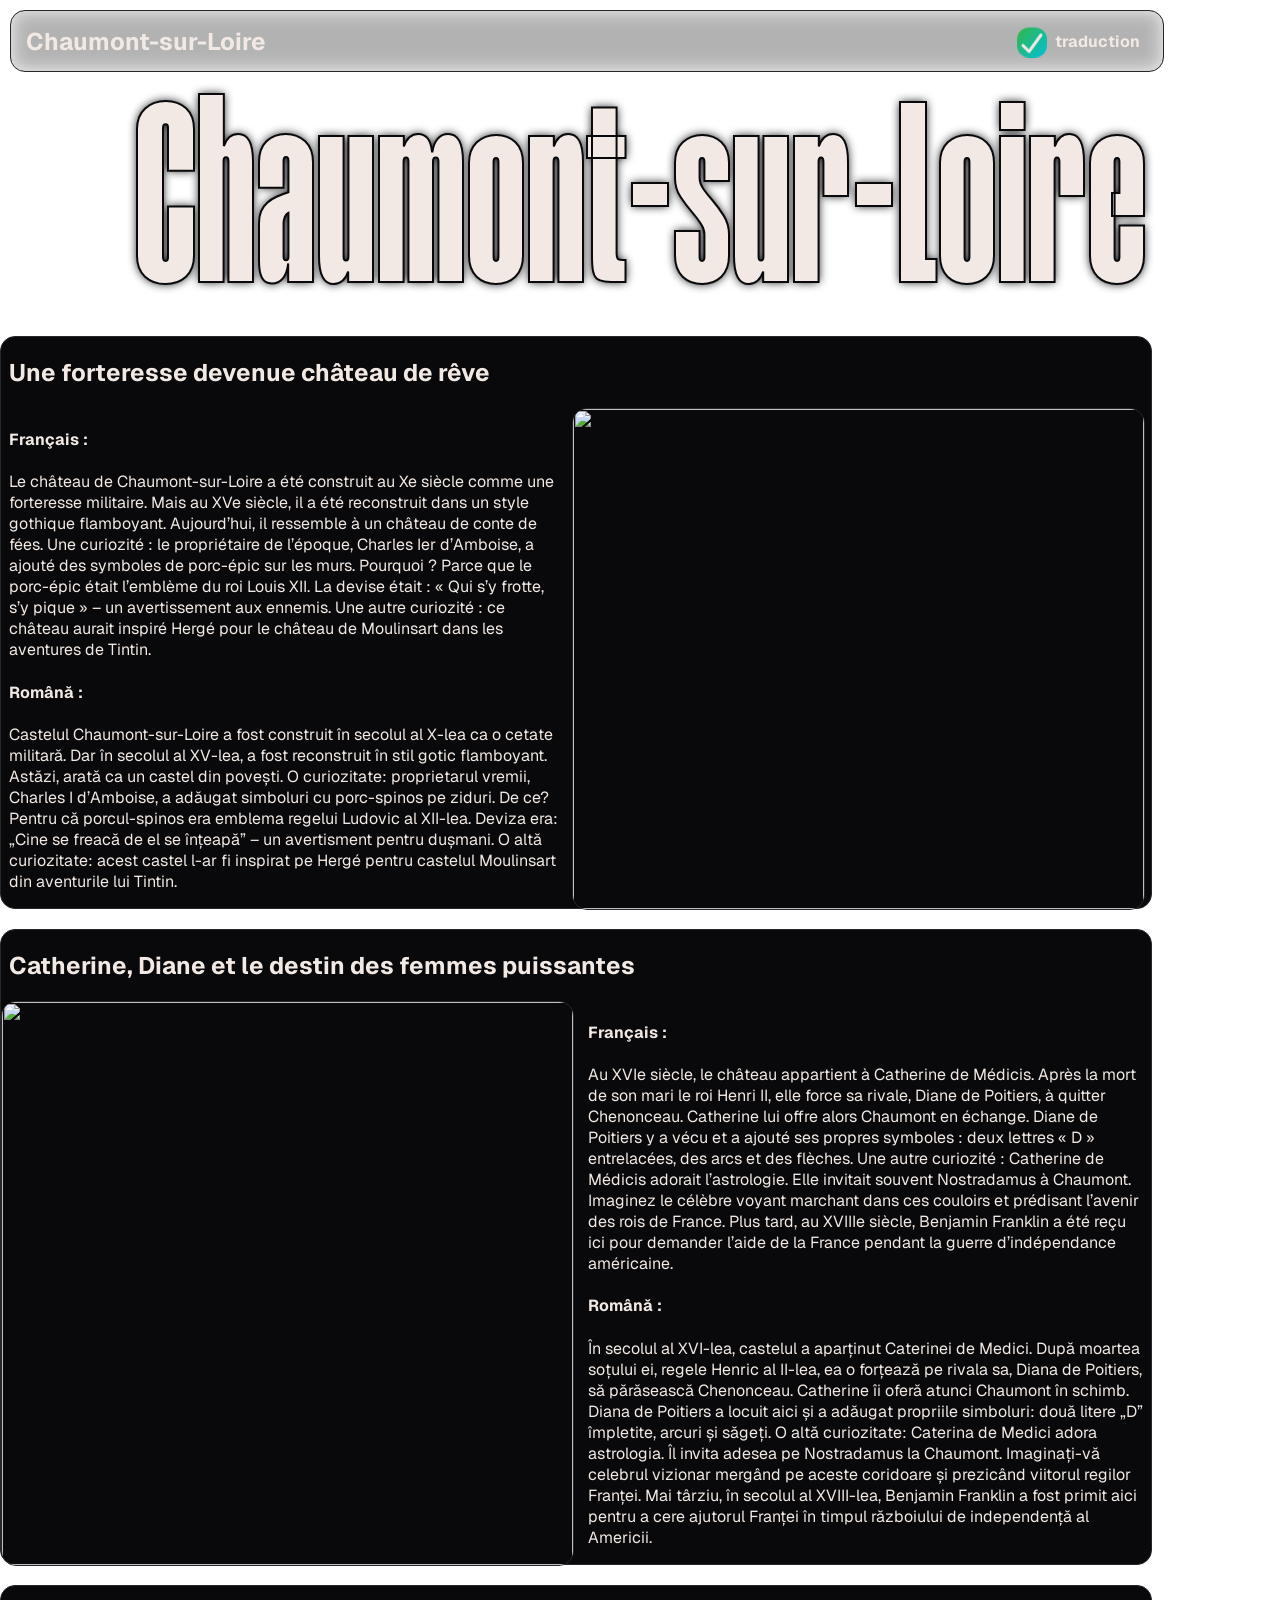
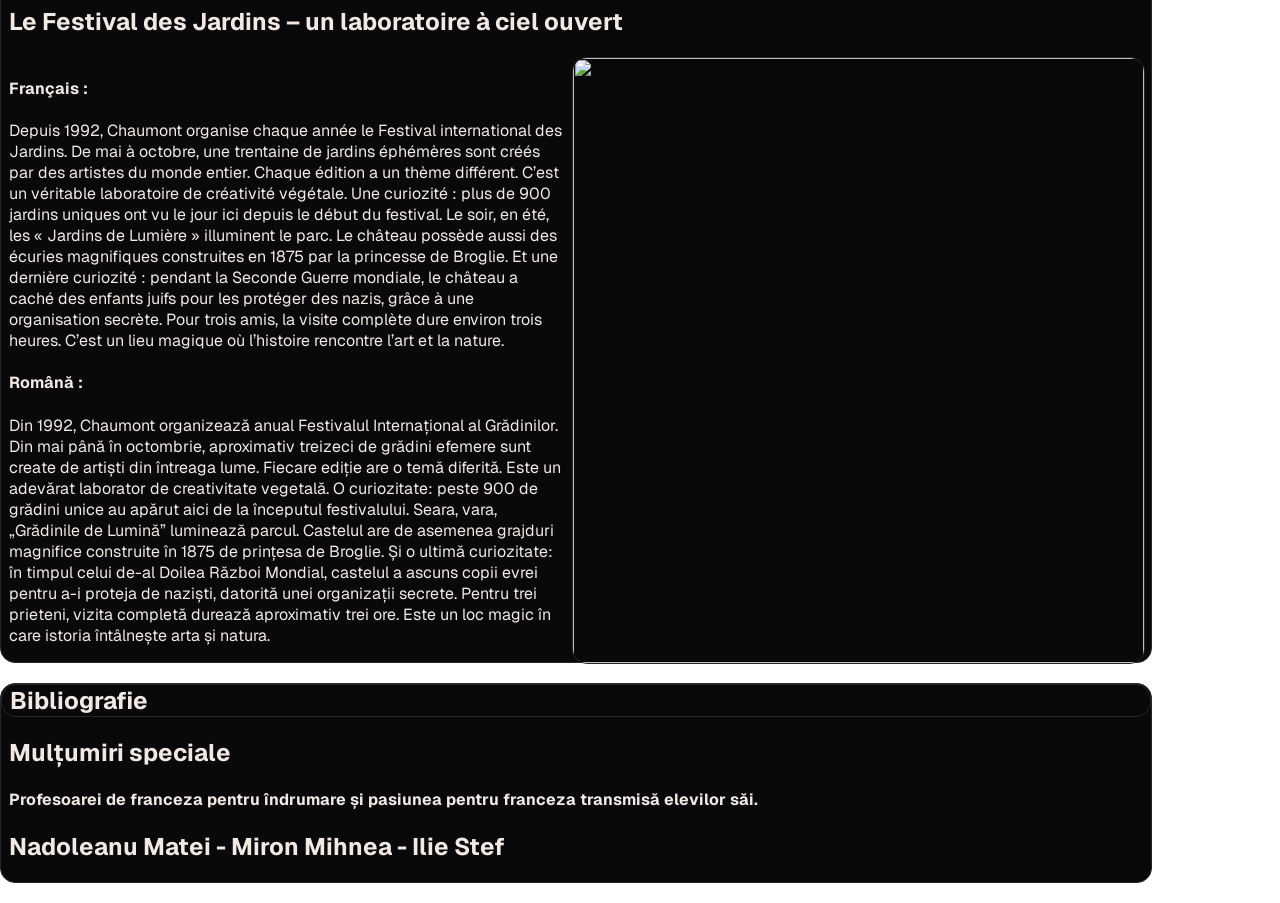
==== index.html @ 3edb83ae "Add files via upload" ====
<!DOCTYPE html>
<html lang="fr">
<head>
    <meta charset="UTF-8">
  <meta name="viewport" content="width=device-width, initial-scale=1.0">
  <link rel="stylesheet" href="styleshhet.css">

  <link rel="preconnect" href="https://fonts.googleapis.com">
  <link rel="preconnect" href="https://fonts.gstatic.com" crossorigin>
  <link href="https://fonts.googleapis.com/css2?family=Geist:wght@100..900&family=Montserrat:ital,wght@0,100..900;1,100..900&family=Rubik:ital,wght@0,300..900;1,300..900&display=swap" rel="stylesheet">

  <script src="https://ajax.googleapis.com/ajax/libs/jquery/2.1.1/jquery.min.js"></script>

  <title>Chaumont-sur-Loire</title>
</head>
<body>
<nav>
  <h2>Chaumont-sur-Loire</h2>
  <div class="translation" style="position: absolute;
    right: 15px;">
    <div class="checkbox-container">
      <div class="checkbox-wrapper">
        <input class="checkbox" id="checkbox" type="checkbox" />
        <label class="checkbox-label" for="checkbox">
          <div class="checkbox-flip">
            <div class="checkbox-front">
              <svg xmlns="http://www.w3.org/2000/svg" viewBox="0 0 640 640"><!--!Font Awesome Free v7.2.0 by @fontawesome - https://fontawesome.com License - https://fontawesome.com/license/free Copyright 2026 Fonticons, Inc.--><path fill="rgb(242, 233, 228)" d="M504.6 148.5C515.9 134.9 514.1 114.7 500.5 103.4C486.9 92.1 466.7 93.9 455.4 107.5L320 270L184.6 107.5C173.3 93.9 153.1 92.1 139.5 103.4C125.9 114.7 124.1 134.9 135.4 148.5L278.3 320L135.4 491.5C124.1 505.1 125.9 525.3 139.5 536.6C153.1 547.9 173.3 546.1 184.6 532.5L320 370L455.4 532.5C466.7 546.1 486.9 547.9 500.5 536.6C514.1 525.3 515.9 505.1 504.6 491.5L361.7 320L504.6 148.5z"/></svg>
            </div>
            <div class="checkbox-back">
              <svg xmlns="http://www.w3.org/2000/svg" viewBox="0 0 640 640"><!--!Font Awesome Free v7.2.0 by @fontawesome - https://fontawesome.com License - https://fontawesome.com/license/free Copyright 2026 Fonticons, Inc.--><path fill="rgb(242, 233, 228)" d="M530.8 134.1C545.1 144.5 548.3 164.5 537.9 178.8L281.9 530.8C276.4 538.4 267.9 543.1 258.5 543.9C249.1 544.7 240 541.2 233.4 534.6L105.4 406.6C92.9 394.1 92.9 373.8 105.4 361.3C117.9 348.8 138.2 348.8 150.7 361.3L252.2 462.8L486.2 141.1C496.6 126.8 516.6 123.6 530.9 134z"/></svg>
            </div>
          </div>
        </label>
      </div>
    </div>
    <h4>traduction</h4>
  </div>


</nav>
<h1 id="titlu">Chaumont-sur-Loire</h1>
<main>
  <div class="box" id="hortensii">
    <h2>Une forteresse devenue château de rêve</h2>
    <div class="box-hs">
      <div class="txt">
        <h4>Français :</h4>
        <p>Le château de Chaumont-sur-Loire a été construit au Xe siècle comme une forteresse militaire. Mais au XVe siècle, il a été reconstruit dans un style gothique flamboyant. Aujourd’hui, il ressemble à un château de conte de fées. Une curiozité : le propriétaire de l’époque, Charles Ier d’Amboise, a ajouté des symboles de porc-épic sur les murs. Pourquoi ? Parce que le porc-épic était l’emblème du roi Louis XII. La devise était : « Qui s’y frotte, s’y pique » – un avertissement aux ennemis. Une autre curiozité : ce château aurait inspiré Hergé pour le château de Moulinsart dans les aventures de Tintin.</p>
        <h4 class="rom">Română :</h4>
        <p class="rom">Castelul Chaumont-sur-Loire a fost construit în secolul al X-lea ca o cetate militară. Dar în secolul al XV-lea, a fost reconstruit în stil gotic flamboyant. Astăzi, arată ca un castel din povești. O curiozitate: proprietarul vremii, Charles I d’Amboise, a adăugat simboluri cu porc-spinos pe ziduri. De ce? Pentru că porcul-spinos era emblema regelui Ludovic al XII-lea. Deviza era: „Cine se freacă de el se înțeapă” – un avertisment pentru dușmani. O altă curiozitate: acest castel l-ar fi inspirat pe Hergé pentru castelul Moulinsart din aventurile lui Tintin.</p>
        </div>
      <div class="img">
        <img src="https://www.my-loire-valley.com/wp-content/uploads/2018/06/chaumont-sur-loire-AdobeStock_153408296-1550x746.webp">
      </div>

    </div>

  </div>

  <div class="box" id="artificiile">
    <h2>Catherine, Diane et le destin des femmes puissantes</h2>
    <div class="box-hs">
      <div class="img">
        <img src="https://d397xw3titc834.cloudfront.net/images/original/b/f2/bf2ffde378cb69752dbd217b73231350.jpg">
      </div>
      <div class="txt">
        <h4>Français :</h4>
        <p>Au XVIe siècle, le château appartient à Catherine de Médicis. Après la mort de son mari le roi Henri II, elle force sa rivale, Diane de Poitiers, à quitter Chenonceau. Catherine lui offre alors Chaumont en échange. Diane de Poitiers y a vécu et a ajouté ses propres symboles : deux lettres « D » entrelacées, des arcs et des flèches. Une autre curiozité : Catherine de Médicis adorait l’astrologie. Elle invitait souvent Nostradamus à Chaumont. Imaginez le célèbre voyant marchant dans ces couloirs et prédisant l’avenir des rois de France. Plus tard, au XVIIIe siècle, Benjamin Franklin a été reçu ici pour demander l’aide de la France pendant la guerre d’indépendance américaine.</p>
        <h4 class="rom">Română :</h4>
        <p class="rom">În secolul al XVI-lea, castelul a aparținut Caterinei de Medici. După moartea soțului ei, regele Henric al II-lea, ea o forțează pe rivala sa, Diana de Poitiers, să părăsească Chenonceau. Catherine îi oferă atunci Chaumont în schimb. Diana de Poitiers a locuit aici și a adăugat propriile simboluri: două litere „D” împletite, arcuri și săgeți. O altă curiozitate: Caterina de Medici adora astrologia. Îl invita adesea pe Nostradamus la Chaumont. Imaginați-vă celebrul vizionar mergând pe aceste coridoare și prezicând viitorul regilor Franței. Mai târziu, în secolul al XVIII-lea, Benjamin Franklin a fost primit aici pentru a cere ajutorul Franței în timpul războiului de independență al Americii.</p>
        </div>

    </div>
  </div>

  <div class="box" id="movul">
    <h2>Le Festival des Jardins – un laboratoire à ciel ouvert</h2>
    <div class="box-hs">
      <div class="txt">
        <h4>Français :</h4>
        <p>Depuis 1992, Chaumont organise chaque année le Festival international des Jardins. De mai à octobre, une trentaine de jardins éphémères sont créés par des artistes du monde entier. Chaque édition a un thème différent. C’est un véritable laboratoire de créativité végétale. Une curiozité : plus de 900 jardins uniques ont vu le jour ici depuis le début du festival. Le soir, en été, les « Jardins de Lumière » illuminent le parc. Le château possède aussi des écuries magnifiques construites en 1875 par la princesse de Broglie. Et une dernière curiozité : pendant la Seconde Guerre mondiale, le château a caché des enfants juifs pour les protéger des nazis, grâce à une organisation secrète. Pour trois amis, la visite complète dure environ trois heures. C’est un lieu magique où l’histoire rencontre l’art et la nature.</p>
        <h4 class="rom">Română :</h4>
        <p class="rom">Din 1992, Chaumont organizează anual Festivalul Internațional al Grădinilor. Din mai până în octombrie, aproximativ treizeci de grădini efemere sunt create de artiști din întreaga lume. Fiecare ediție are o temă diferită. Este un adevărat laborator de creativitate vegetală. O curiozitate: peste 900 de grădini unice au apărut aici de la începutul festivalului. Seara, vara, „Grădinile de Lumină” luminează parcul. Castelul are de asemenea grajduri magnifice construite în 1875 de prințesa de Broglie. Și o ultimă curiozitate: în timpul celui de-al Doilea Război Mondial, castelul a ascuns copii evrei pentru a-i proteja de naziști, datorită unei organizații secrete. Pentru trei prieteni, vizita completă durează aproximativ trei ore. Este un loc magic în care istoria întâlnește arta și natura.</p>
        </div>
      <div class="img">
        <img src="https://woody.cloudly.space/app/uploads/blois-tourisme/2024/06/thumbs/180927_RCP_Chateaux_BenjaminBrolet_1155-1920x960.webp">
      </div>
    </div>
    </div>

  <div class="box">
    <details>
      <summary>Bibliografie</summary>
      <p>Pentru Istoria Generală și Detalii Arhitecturale<br><br>
        Wikipedia (sursă de încredere pentru o imagine de ansamblu, date și nume cheie):<br>

        Château de Chaumont-sur-Loire — pagina principală în limba franceză oferă detalii ample despre arhitectură și istorie.<br>

        Château de Chaumont — pagina în limba engleză detaliază episodul cu Nostradamus și confirmă numele proprietarilor.<br>

        Site-ul Oficial al Domeniului Chaumont-sur-Loire (cea mai autoritară sursă pentru date practice și istoria locului):<br>

        Secțiunea Le Grand Salon — descrie simbolul porcului-spinos și oferă detalii despre mobilier și decorațiuni interioare.<br><br>

        Pentru Festivalul Internațional al Grădinilor și Arta Contemporană<br><br>
        Wikipedia Franceză: Festival international des jardins de Chaumont-sur-Loire — oferă istoria festivalului, date despre frecvență și numărul de vizitatori, precum și detalii despre grădinile de seară ("Jardins de Lumière").<br>

        Site-ul Oficial: Domaine de Chaumont-sur-Loire — în secțiunile despre evenimente culturale și program, vei găsi temele anuale ale festivalului și informații actualizate despre participare.<br><br>

        Pentru Figuri Istorice și Curiozități<br><br>
        Catherine de Medici, Diane de Poitiers și Nostradamus:<br>

        Site-ul Oficial (în limba română): De la Catherine de Medici la Diane de Poitiers — confirmă povestea schimbului de castele dintre cele două rivale.<br>

        Site-ul Oficial (în engleză): From Catherine de Medici to Diane de Poitiers — detaliază achiziția castelului de către Caterina în 1550 și evenimentele ulterioare.<br>

        Site-ul Oficial: Secțiunea Château | Domaine de Chaumont-sur-Loire — menționează în mod explicit faptul că a găzduit numeroase personalități celebre, printre care Nostradamus și Benjamin Franklin.<br><br>

        Benjamin Franklin:<br><br>

        Lonely Planet: Château de Chaumont-sur-Loire — menționează vizita lui Benjamin Franklin în secolul al XVIII-lea și sprijinul oferit de proprietarul vremii, Jacques-Donatien Le Ray, cauzei americane.<br><br>

        Pentru Perioada Celui de-al Doilea Război Mondial<br><br>
        Wikipedia Franceză: Château de Chaumont (La Serre-Bussière-Vieille) — explică legătura dintre castel și salvarea copiilor evrei sub egida organizației OSE (Œuvre de secours aux enfants).<br>

        Articol France Bleu: À Mainsat, le château de Chaumont - est à vente — detaliază episodul salvării a zeci de copii evrei în timpul războiului.<br><br>

        Pentru Legătura cu Tintin<br><br>
        Site-ul Oficial Tintin.com: La Vie de CHÂTEAU / The CHÂTEAU Life — confirmă că Hergé s-a inspirat în principal din Castelul Cheverny pentru celebrul Castel Moulinsart, nu din Chaumont. Menționează însă că mulți vizitatori fac această comparație vizuală și cu Chaumont.</p>

    </details>

    <h2>Mulțumiri speciale</h2>
      <h4>Profesoarei de franceza pentru îndrumare și pasiunea pentru franceza transmisă elevilor săi.</h4>

      <h2>Nadoleanu Matei - Miron Mihnea - Ilie Stef</h2>

  </div>

</main>

<script src="script.js"></script>
</body>
</html>
---- styleshhet.css ----
@font-face {
    font-family: humane; /* set name */
    src: url(Humane-VF.ttf); /* url of the font */
}

body {
    background-image: url("https://www.loiretal-frankreich.de/app/uploads/iris-images/670481/chaumont-soir-22-credit-french-wanderers-1920x1080-f50_50.webp");
    background-size: cover;
    background-repeat: no-repeat ;
    background-attachment: fixed;

    font-family: Geist;
    margin: 0;
    justify-items: center;
    color: #f2e9e4;
}
/* From Uiverse.io by risabbir */
.checkbox-container {
    display: flex;
    justify-content: center;
    align-items: center;
    height: 100%;
    margin: 0;
    transform: translateY(10%);
}

.checkbox {
    display: none;
}

.checkbox-label {
    position: relative;
    display: inline-flex;
    align-items: center;
    cursor: pointer;
}

.checkbox-flip {
    width: 30px;
    height: 30px;
    perspective: 1000px;
    display: flex;
    justify-content: center;
    align-items: center;
    position: relative;
    transition: transform 0.4s ease;
}

.checkbox-front,
.checkbox-back {
    width: 100%;
    height: 100%;
    position: absolute;
    display: flex;
    justify-content: center;
    align-items: center;
    border-radius: 12px;
    backface-visibility: hidden;
    transition: transform 0.3s ease;
}

.checkbox-front {
    background: linear-gradient(135deg, #ff6347, #f76c6c);
    transform: rotateY(0deg);
}

.checkbox-back {
    background: linear-gradient(135deg, #36b54a, #00c1d4);
    transform: rotateY(180deg);
}

.checkbox-wrapper:hover .checkbox-flip {
    transform: scale(0.9);
    transition: transform 0.4s ease-out;
}

.checkbox:checked + .checkbox-label .checkbox-front {
    transform: rotateY(180deg);
}

.checkbox:checked + .checkbox-label .checkbox-back {
    transform: rotateY(0deg);
}

.checkbox:focus + .checkbox-label .checkbox-flip {
    box-shadow:
            0 0 15px rgba(54, 181, 73, 0.7),
            0 0 20px rgba(0, 193, 212, 0.4);
    transition: box-shadow 0.3s ease;
}

.icon-path {
    stroke: #f2e9e4;
    stroke-width: 2;
    fill: transparent;
}
.translation {
    display: flex;
    flex-direction: row;
    align-items: center;
}
img {
    border: 1px solid #26262b;
    border-radius: 15px;
    object-fit: cover;
    display: block;
    width: 100%;
    height: 100%;
    min-height: 0;
    min-width: 0;
    position: absolute;
    top: 0;
    left: 0;
}
nav {
    display: flex;
    justify-content: space-evenly;
    align-items: center;
    width: 90%;
    margin: 10px;
    border-radius: 15px;
    border: 1px solid #26262b;
    backdrop-filter: blur(10px) brightness(70%) ;
    position: sticky;
    top: 10px;
    z-index: 1;
    height: 60px;
}
input {
    height: 90%;
    aspect-ratio: 1/1;
    background: none;
    border: none;
    position: absolute;
    right: 15px;
}
.links {
    width: 40%;
    position: absolute;
    right: 15px;
    display: flex;
    justify-content: space-evenly;
}
nav a {
    transition: all 0.2s ease-in-out;
    text-decoration: none;
    color: #f2e9e4;
}
nav a:hover {
    color: white;
    font-weight: bold;
}
nav h2 {
    overflow: hidden;
    text-overflow: ellipsis;
    text-wrap: nowrap;
    position: absolute;
    left: 15px;
    width: 50%;
}
main {
    width: 90%;
}
.box {
    border: 1px solid #26262b;
    border-radius: 15px;
    background-color: #09090b;
    margin-bottom: 20px;
}
.box h2, p, h4{
    margin-left: 8px;
    margin-right: 8px;
}
details {
    border: 1px solid #26262b;
    border-radius: 15px;
    background-color: #09090b;
}
summary {
    font-size: 1.5em;
    font-weight: bold;
    list-style-type: none;
    margin-left: 8px;
}
table {
    margin-left: 8px;
    border: 1px solid #26262b;
    border-radius: 15px;
    padding: 8px;
    width: calc(100% - 16px);
}
.box-hs {
    display: flex;
    align-items: stretch;
}
.img {
    flex: 1;
    display: flex;
    margin-right: 8px;
    min-height: 0;
    position: relative;
}
.txt {
    flex: 1;
}
#titlu {
    /* Împiedică textul să treacă pe rândul următor */
    white-space: nowrap;

    /* Face fontul scalabil:
       - 1.5rem: dimensiunea minimă (pentru ecrane foarte mici)
       - 5vw: dimensiunea preferată (5% din lățimea ecranului)
       - 4rem: dimensiunea maximă (pentru ecrane mari) */
    font-size: 20vw;

    /* Opțional: Adaugă puncte de suspensie dacă textul tot depășește containerul */
    overflow: hidden;
    text-overflow: ellipsis;
    font-family: humane;
    -webkit-text-stroke: 2px #09090b;
    text-shadow: #09090b 0 0 10px;
    color: #f2e9e4;
    margin: 0;
    text-align: center;
    /*background: rgba(255, 255, 255, 0.2);
    backdrop-filter: blur(15px) ;
    background-clip: text;
    -webkit-text-fill-color: transparent;
    -webkit-background-clip: text;
    -webkit-mask-image: linear-gradient(black, black);
    -webkit-mask-clip: text;*/
}
@media (max-width: 800px) {
    .box-hs {
        flex-direction: column;
    }
    .txt {
        min-width: 0;
        position: relative;
    }
    img {
        position: relative;

    }
    .links {
        display: none;
    }
    .img {
        height: 150px;
        min-width: 0;
        margin-right: 0;
        aspect-ratio: 4/2;
    }

    nav {
        height: 71px;
    }
}
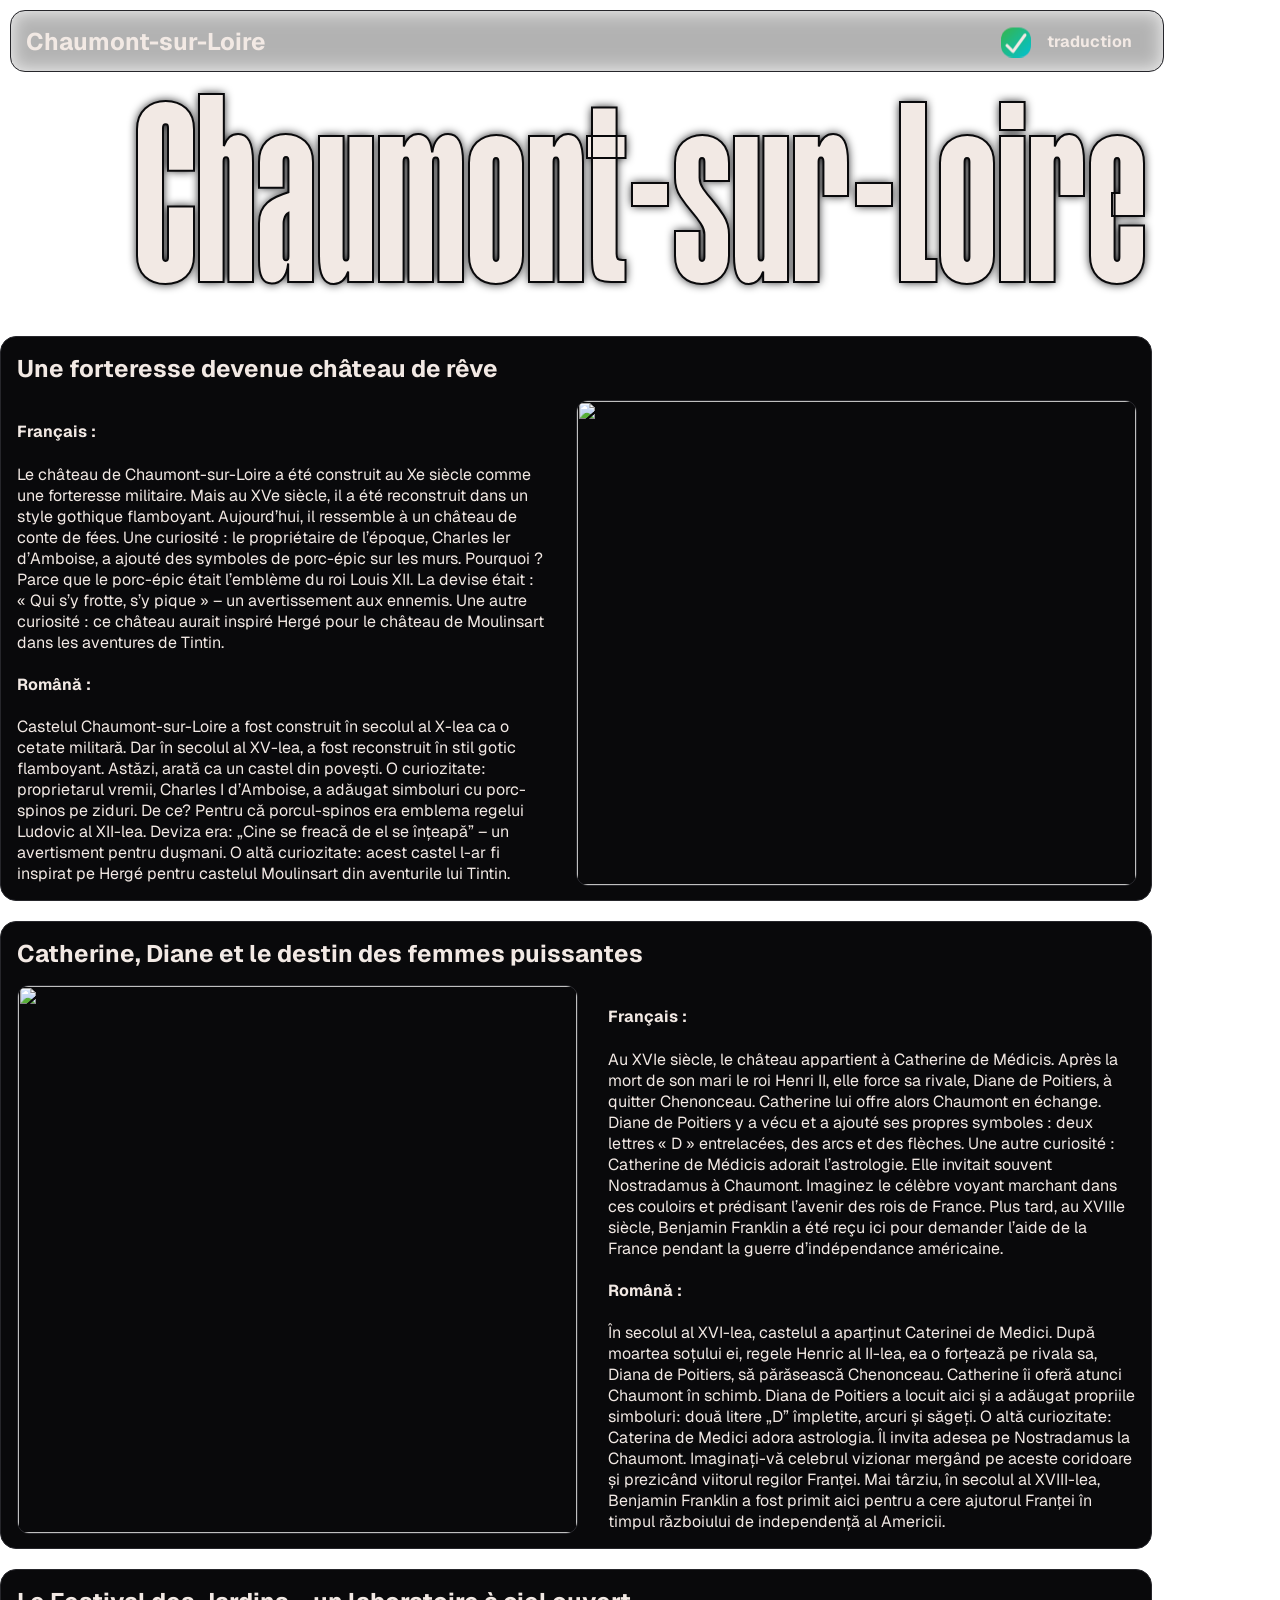
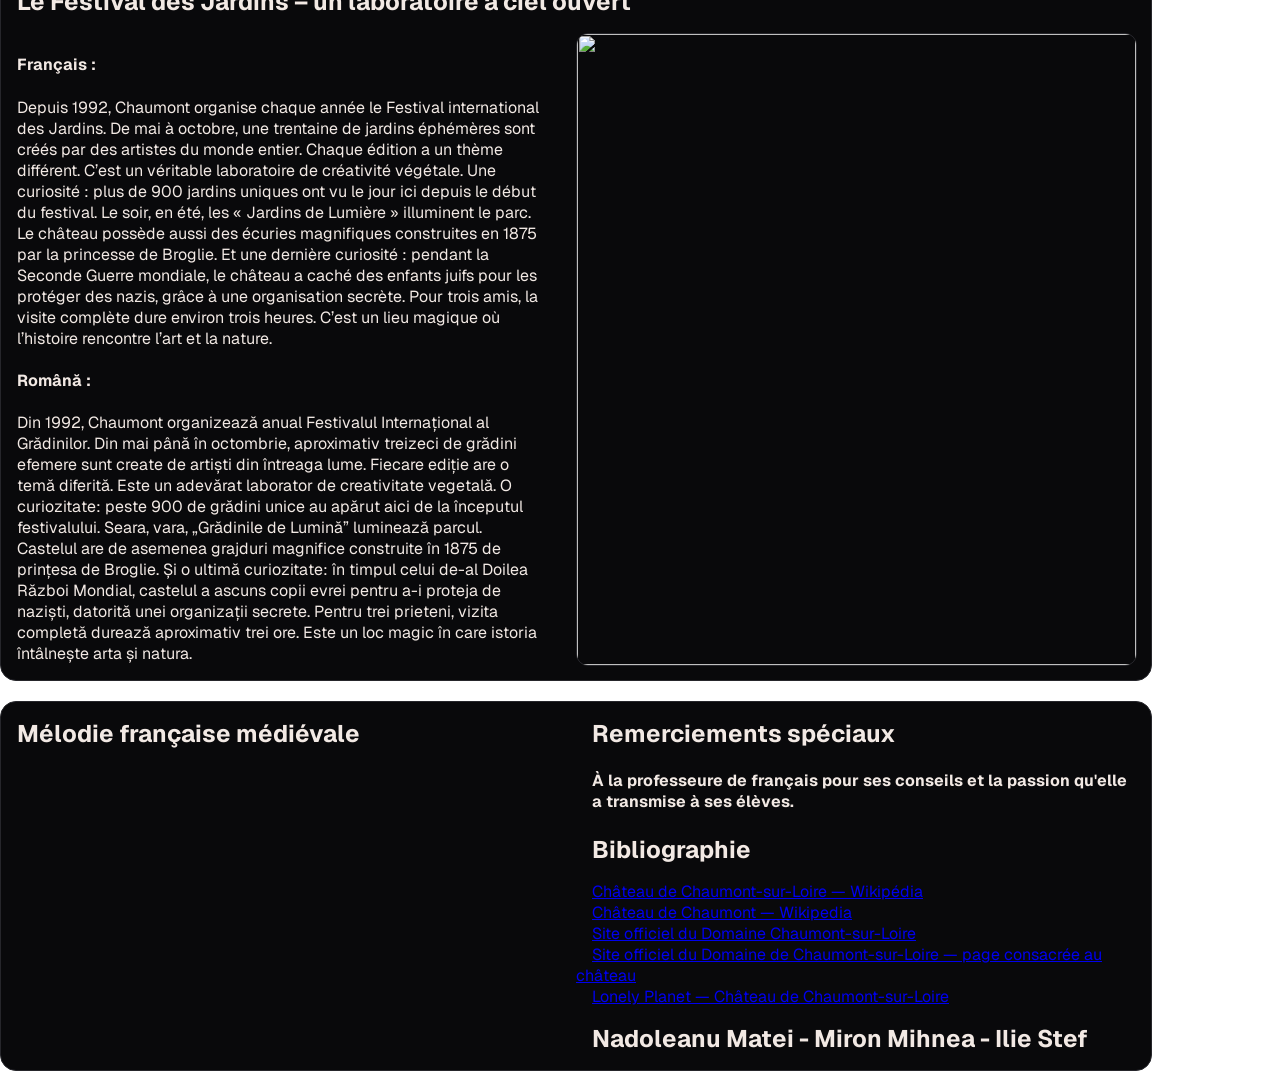
==== commit 1093571f: "Add files via upload" ====
--- a/index.html
+++ b/index.html
@@ -45,7 +45,7 @@
     <div class="box-hs">
       <div class="txt">
         <h4>Français :</h4>
-        <p>Le château de Chaumont-sur-Loire a été construit au Xe siècle comme une forteresse militaire. Mais au XVe siècle, il a été reconstruit dans un style gothique flamboyant. Aujourd’hui, il ressemble à un château de conte de fées. Une curiozité : le propriétaire de l’époque, Charles Ier d’Amboise, a ajouté des symboles de porc-épic sur les murs. Pourquoi ? Parce que le porc-épic était l’emblème du roi Louis XII. La devise était : « Qui s’y frotte, s’y pique » – un avertissement aux ennemis. Une autre curiozité : ce château aurait inspiré Hergé pour le château de Moulinsart dans les aventures de Tintin.</p>
+        <p>Le château de Chaumont-sur-Loire a été construit au Xe siècle comme une forteresse militaire. Mais au XVe siècle, il a été reconstruit dans un style gothique flamboyant. Aujourd’hui, il ressemble à un château de conte de fées. Une curiosité : le propriétaire de l’époque, Charles Ier d’Amboise, a ajouté des symboles de porc-épic sur les murs. Pourquoi ? Parce que le porc-épic était l’emblème du roi Louis XII. La devise était : « Qui s’y frotte, s’y pique » – un avertissement aux ennemis. Une autre curiosité : ce château aurait inspiré Hergé pour le château de Moulinsart dans les aventures de Tintin.</p>
         <h4 class="rom">Română :</h4>
         <p class="rom">Castelul Chaumont-sur-Loire a fost construit în secolul al X-lea ca o cetate militară. Dar în secolul al XV-lea, a fost reconstruit în stil gotic flamboyant. Astăzi, arată ca un castel din povești. O curiozitate: proprietarul vremii, Charles I d’Amboise, a adăugat simboluri cu porc-spinos pe ziduri. De ce? Pentru că porcul-spinos era emblema regelui Ludovic al XII-lea. Deviza era: „Cine se freacă de el se înțeapă” – un avertisment pentru dușmani. O altă curiozitate: acest castel l-ar fi inspirat pe Hergé pentru castelul Moulinsart din aventurile lui Tintin.</p>
         </div>
@@ -65,7 +65,7 @@
       </div>
       <div class="txt">
         <h4>Français :</h4>
-        <p>Au XVIe siècle, le château appartient à Catherine de Médicis. Après la mort de son mari le roi Henri II, elle force sa rivale, Diane de Poitiers, à quitter Chenonceau. Catherine lui offre alors Chaumont en échange. Diane de Poitiers y a vécu et a ajouté ses propres symboles : deux lettres « D » entrelacées, des arcs et des flèches. Une autre curiozité : Catherine de Médicis adorait l’astrologie. Elle invitait souvent Nostradamus à Chaumont. Imaginez le célèbre voyant marchant dans ces couloirs et prédisant l’avenir des rois de France. Plus tard, au XVIIIe siècle, Benjamin Franklin a été reçu ici pour demander l’aide de la France pendant la guerre d’indépendance américaine.</p>
+        <p>Au XVIe siècle, le château appartient à Catherine de Médicis. Après la mort de son mari le roi Henri II, elle force sa rivale, Diane de Poitiers, à quitter Chenonceau. Catherine lui offre alors Chaumont en échange. Diane de Poitiers y a vécu et a ajouté ses propres symboles : deux lettres « D » entrelacées, des arcs et des flèches. Une autre curiosité : Catherine de Médicis adorait l’astrologie. Elle invitait souvent Nostradamus à Chaumont. Imaginez le célèbre voyant marchant dans ces couloirs et prédisant l’avenir des rois de France. Plus tard, au XVIIIe siècle, Benjamin Franklin a été reçu ici pour demander l’aide de la France pendant la guerre d’indépendance américaine.</p>
         <h4 class="rom">Română :</h4>
         <p class="rom">În secolul al XVI-lea, castelul a aparținut Caterinei de Medici. După moartea soțului ei, regele Henric al II-lea, ea o forțează pe rivala sa, Diana de Poitiers, să părăsească Chenonceau. Catherine îi oferă atunci Chaumont în schimb. Diana de Poitiers a locuit aici și a adăugat propriile simboluri: două litere „D” împletite, arcuri și săgeți. O altă curiozitate: Caterina de Medici adora astrologia. Îl invita adesea pe Nostradamus la Chaumont. Imaginați-vă celebrul vizionar mergând pe aceste coridoare și prezicând viitorul regilor Franței. Mai târziu, în secolul al XVIII-lea, Benjamin Franklin a fost primit aici pentru a cere ajutorul Franței în timpul războiului de independență al Americii.</p>
         </div>
@@ -78,7 +78,7 @@
     <div class="box-hs">
       <div class="txt">
         <h4>Français :</h4>
-        <p>Depuis 1992, Chaumont organise chaque année le Festival international des Jardins. De mai à octobre, une trentaine de jardins éphémères sont créés par des artistes du monde entier. Chaque édition a un thème différent. C’est un véritable laboratoire de créativité végétale. Une curiozité : plus de 900 jardins uniques ont vu le jour ici depuis le début du festival. Le soir, en été, les « Jardins de Lumière » illuminent le parc. Le château possède aussi des écuries magnifiques construites en 1875 par la princesse de Broglie. Et une dernière curiozité : pendant la Seconde Guerre mondiale, le château a caché des enfants juifs pour les protéger des nazis, grâce à une organisation secrète. Pour trois amis, la visite complète dure environ trois heures. C’est un lieu magique où l’histoire rencontre l’art et la nature.</p>
+        <p>Depuis 1992, Chaumont organise chaque année le Festival international des Jardins. De mai à octobre, une trentaine de jardins éphémères sont créés par des artistes du monde entier. Chaque édition a un thème différent. C’est un véritable laboratoire de créativité végétale. Une curiosité : plus de 900 jardins uniques ont vu le jour ici depuis le début du festival. Le soir, en été, les « Jardins de Lumière » illuminent le parc. Le château possède aussi des écuries magnifiques construites en 1875 par la princesse de Broglie. Et une dernière curiosité : pendant la Seconde Guerre mondiale, le château a caché des enfants juifs pour les protéger des nazis, grâce à une organisation secrète. Pour trois amis, la visite complète dure environ trois heures. C’est un lieu magique où l’histoire rencontre l’art et la nature.</p>
         <h4 class="rom">Română :</h4>
         <p class="rom">Din 1992, Chaumont organizează anual Festivalul Internațional al Grădinilor. Din mai până în octombrie, aproximativ treizeci de grădini efemere sunt create de artiști din întreaga lume. Fiecare ediție are o temă diferită. Este un adevărat laborator de creativitate vegetală. O curiozitate: peste 900 de grădini unice au apărut aici de la începutul festivalului. Seara, vara, „Grădinile de Lumină” luminează parcul. Castelul are de asemenea grajduri magnifice construite în 1875 de prințesa de Broglie. Și o ultimă curiozitate: în timpul celui de-al Doilea Război Mondial, castelul a ascuns copii evrei pentru a-i proteja de naziști, datorită unei organizații secrete. Pentru trei prieteni, vizita completă durează aproximativ trei ore. Este un loc magic în care istoria întâlnește arta și natura.</p>
         </div>
@@ -89,54 +89,27 @@
     </div>
 
   <div class="box">
-    <details>
-      <summary>Bibliografie</summary>
-      <p>Pentru Istoria Generală și Detalii Arhitecturale<br><br>
-        Wikipedia (sursă de încredere pentru o imagine de ansamblu, date și nume cheie):<br>
 
-        Château de Chaumont-sur-Loire — pagina principală în limba franceză oferă detalii ample despre arhitectură și istorie.<br>
+    <div class="box-hs">
+      <div class="txt">
+        <h2>Mélodie française médiévale</h2>
+        <iframe width="100%" height="75%" src="https://www.youtube.com/embed/RKCPypfuh3U?si=dV4CaNUXXcjlsjSK" title="YouTube video player" frameborder="0" allow="accelerometer; autoplay; clipboard-write; encrypted-media; gyroscope; picture-in-picture; web-share" referrerpolicy="strict-origin-when-cross-origin" allowfullscreen></iframe>
 
-        Château de Chaumont — pagina în limba engleză detaliază episodul cu Nostradamus și confirmă numele proprietarilor.<br>
-
-        Site-ul Oficial al Domeniului Chaumont-sur-Loire (cea mai autoritară sursă pentru date practice și istoria locului):<br>
-
-        Secțiunea Le Grand Salon — descrie simbolul porcului-spinos și oferă detalii despre mobilier și decorațiuni interioare.<br><br>
-
-        Pentru Festivalul Internațional al Grădinilor și Arta Contemporană<br><br>
-        Wikipedia Franceză: Festival international des jardins de Chaumont-sur-Loire — oferă istoria festivalului, date despre frecvență și numărul de vizitatori, precum și detalii despre grădinile de seară ("Jardins de Lumière").<br>
-
-        Site-ul Oficial: Domaine de Chaumont-sur-Loire — în secțiunile despre evenimente culturale și program, vei găsi temele anuale ale festivalului și informații actualizate despre participare.<br><br>
-
-        Pentru Figuri Istorice și Curiozități<br><br>
-        Catherine de Medici, Diane de Poitiers și Nostradamus:<br>
-
-        Site-ul Oficial (în limba română): De la Catherine de Medici la Diane de Poitiers — confirmă povestea schimbului de castele dintre cele două rivale.<br>
-
-        Site-ul Oficial (în engleză): From Catherine de Medici to Diane de Poitiers — detaliază achiziția castelului de către Caterina în 1550 și evenimentele ulterioare.<br>
-
-        Site-ul Oficial: Secțiunea Château | Domaine de Chaumont-sur-Loire — menționează în mod explicit faptul că a găzduit numeroase personalități celebre, printre care Nostradamus și Benjamin Franklin.<br><br>
-
-        Benjamin Franklin:<br><br>
-
-        Lonely Planet: Château de Chaumont-sur-Loire — menționează vizita lui Benjamin Franklin în secolul al XVIII-lea și sprijinul oferit de proprietarul vremii, Jacques-Donatien Le Ray, cauzei americane.<br><br>
-
-        Pentru Perioada Celui de-al Doilea Război Mondial<br><br>
-        Wikipedia Franceză: Château de Chaumont (La Serre-Bussière-Vieille) — explică legătura dintre castel și salvarea copiilor evrei sub egida organizației OSE (Œuvre de secours aux enfants).<br>
-
-        Articol France Bleu: À Mainsat, le château de Chaumont - est à vente — detaliază episodul salvării a zeci de copii evrei în timpul războiului.<br><br>
-
-        Pentru Legătura cu Tintin<br><br>
-        Site-ul Oficial Tintin.com: La Vie de CHÂTEAU / The CHÂTEAU Life — confirmă că Hergé s-a inspirat în principal din Castelul Cheverny pentru celebrul Castel Moulinsart, nu din Chaumont. Menționează însă că mulți vizitatori fac această comparație vizuală și cu Chaumont.</p>
-
-    </details>
-
-    <h2>Mulțumiri speciale</h2>
-      <h4>Profesoarei de franceza pentru îndrumare și pasiunea pentru franceza transmisă elevilor săi.</h4>
-
-      <h2>Nadoleanu Matei - Miron Mihnea - Ilie Stef</h2>
-
+      </div>
+      <div class="txt">
+        <h2>Remerciements spéciaux</h2>
+        <h4>À la professeure de français pour ses conseils et la passion qu'elle a transmise à ses élèves.</h4>
+        <h2>Bibliographie</h2>
+        <a href="https://fr.wikipedia.org/wiki/Ch%25C3%25A2teau_de_Chaumont-sur-Loire">Château de Chaumont-sur-Loire — Wikipédia</a><br>
+        <a href="https://en.wikipedia.org/wiki/Ch%25C3%25A2teau_de_Chaumont">Château de Chaumont — Wikipedia</a><br>
+        <a href="https://domaine-chaumont.fr/fr">Site officiel du Domaine Chaumont-sur-Loire</a><br>
+        <a href="https://domaine-chaumont.fr/en/cultural-programme-and-events/chateau">
+          Site officiel du Domaine de Chaumont-sur-Loire — page consacrée au château</a><br>
+        <a href="https://www.lonelyplanet.com/points-of-interest/chateau-de-chaumont-sur-loire/1196634">Lonely Planet — Château de Chaumont-sur-Loire</a>
+        <h2>Nadoleanu Matei - Miron Mihnea - Ilie Stef</h2>
+      </div>
+    </div>
   </div>
-
 </main>
 
 <script src="script.js"></script>
--- a/styleshhet.css
+++ b/styleshhet.css
@@ -101,7 +101,7 @@
 }
 img {
     border: 1px solid #26262b;
-    border-radius: 15px;
+    border-radius: 12px;
     object-fit: cover;
     display: block;
     width: 100%;
@@ -111,6 +111,7 @@
     position: absolute;
     top: 0;
     left: 0;
+    padding: 0;
 }
 nav {
     display: flex;
@@ -163,13 +164,17 @@
 }
 .box {
     border: 1px solid #26262b;
-    border-radius: 15px;
+    border-radius: 16px;
     background-color: #09090b;
     margin-bottom: 20px;
 }
-.box h2, p, h4{
-    margin-left: 8px;
-    margin-right: 8px;
+.box h2, p, h4, a{
+    margin-left: 16px;
+    margin-right: 16px;
+}
+.box h2 {
+    margin-top: 16px;
+    margin-bottom: 16px;
 }
 details {
     border: 1px solid #26262b;
@@ -196,7 +201,7 @@
 .img {
     flex: 1;
     display: flex;
-    margin-right: 8px;
+    margin: 0 16px 16px 16px;
     min-height: 0;
     position: relative;
 }
@@ -248,7 +253,7 @@
     .img {
         height: 150px;
         min-width: 0;
-        margin-right: 0;
+        margin: 0;
         aspect-ratio: 4/2;
     }
 
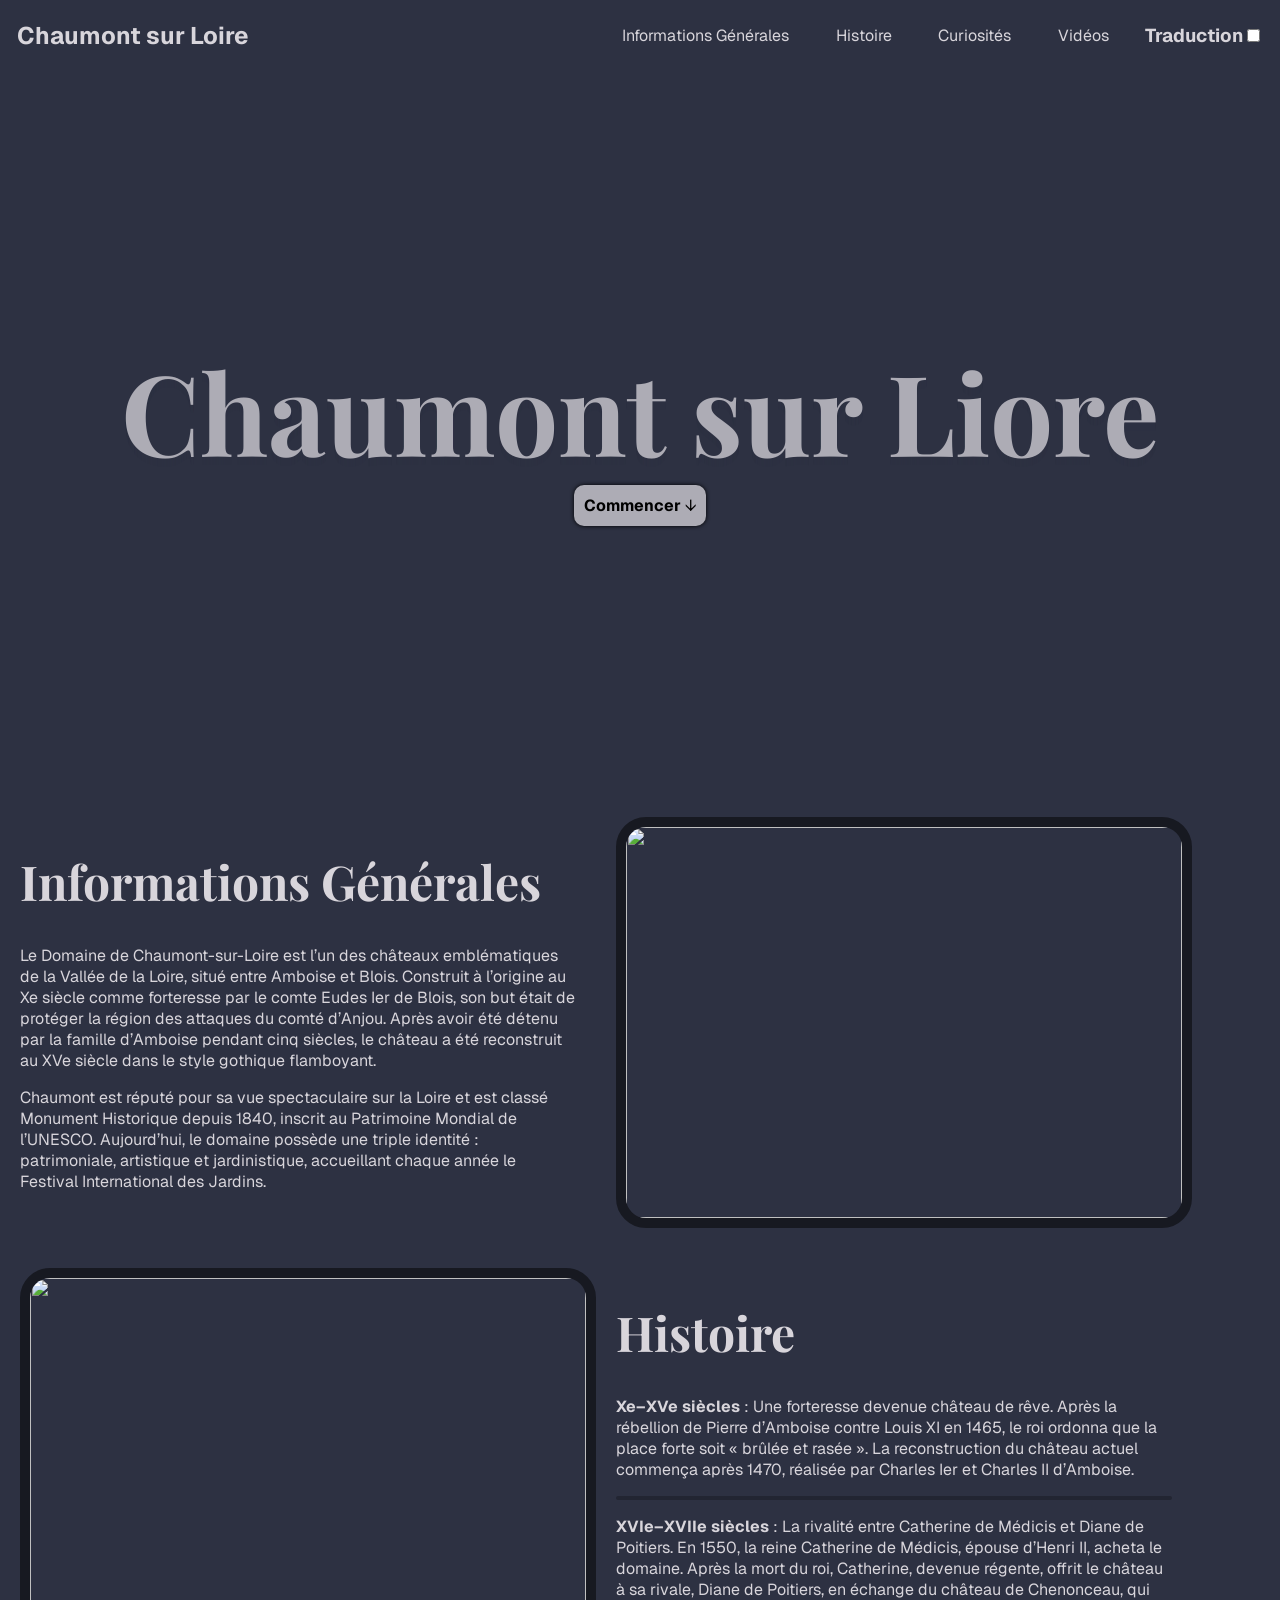
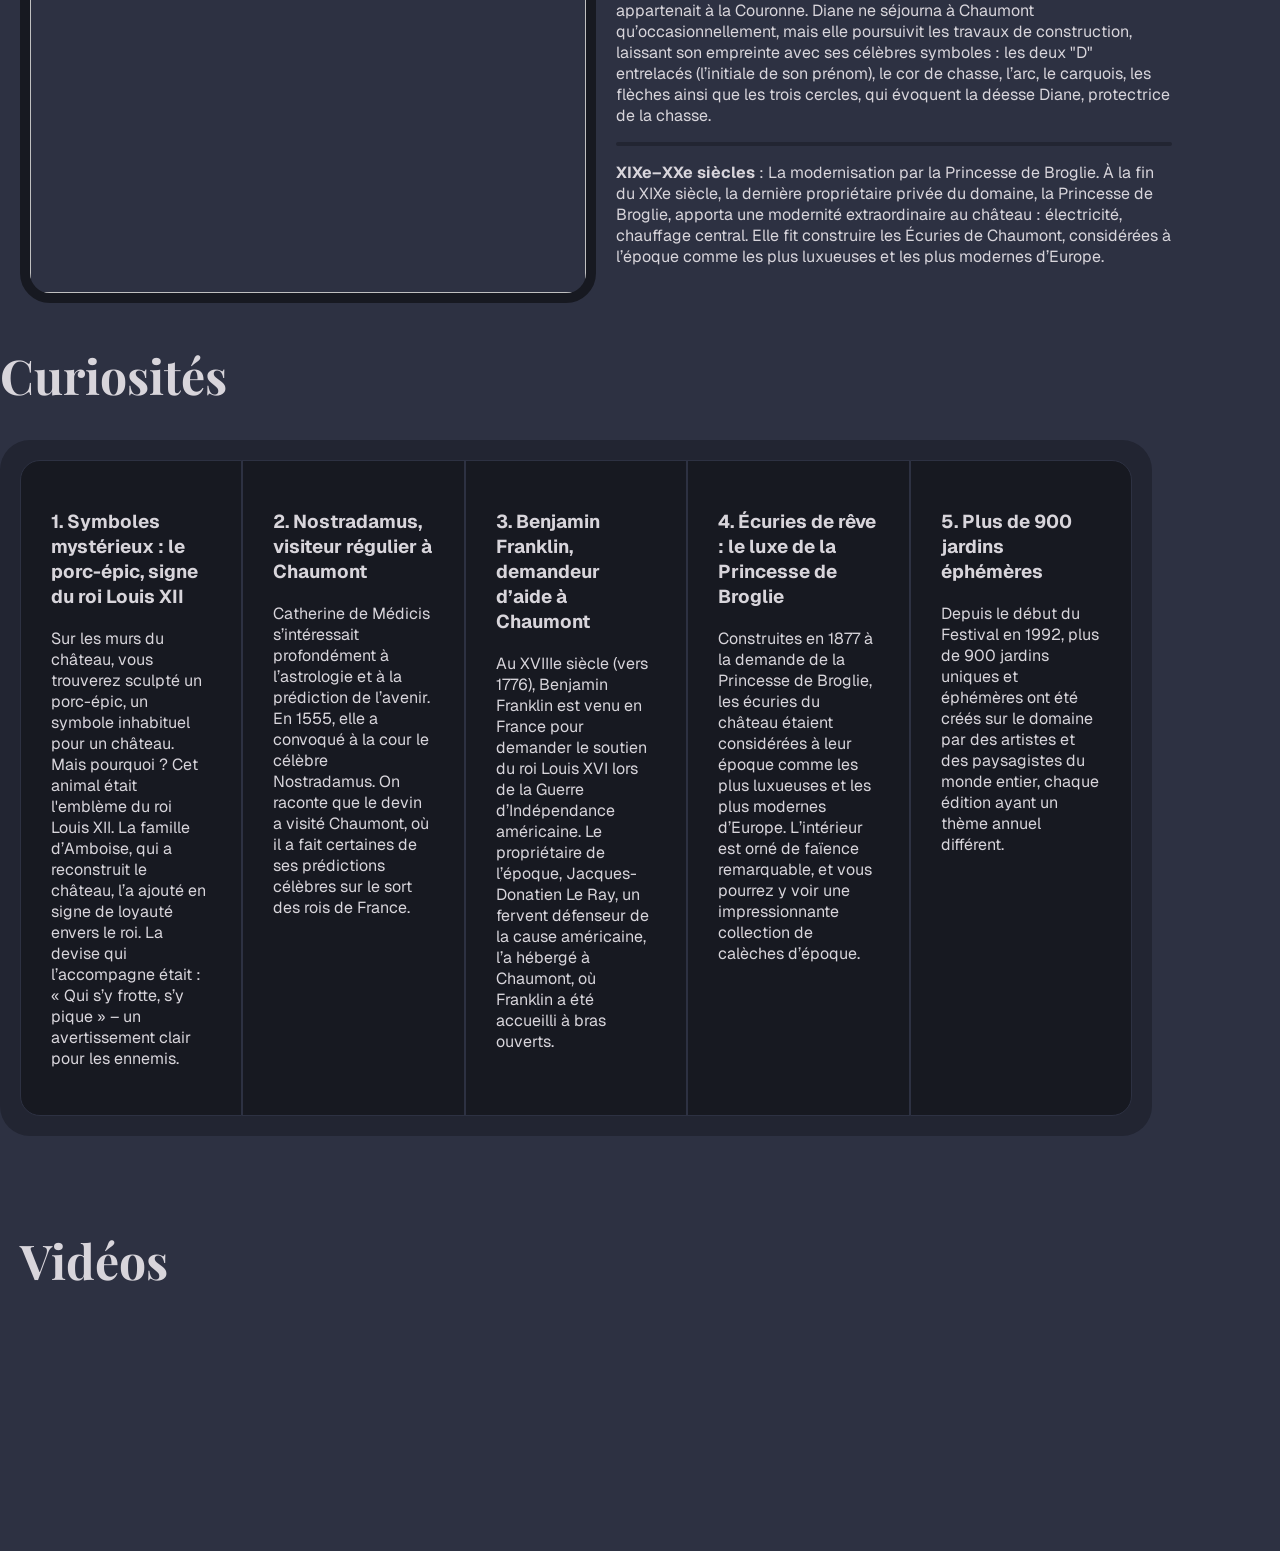
==== commit 589efcb1: "Rename main.html to index.html" ====
--- a/index.html
+++ b/index.html
@@ -1,117 +1,131 @@
-<!DOCTYPE html>
-<html lang="fr">
-<head>
-    <meta charset="UTF-8">
-  <meta name="viewport" content="width=device-width, initial-scale=1.0">
-  <link rel="stylesheet" href="styleshhet.css">
-
-  <link rel="preconnect" href="https://fonts.googleapis.com">
-  <link rel="preconnect" href="https://fonts.gstatic.com" crossorigin>
-  <link href="https://fonts.googleapis.com/css2?family=Geist:wght@100..900&family=Montserrat:ital,wght@0,100..900;1,100..900&family=Rubik:ital,wght@0,300..900;1,300..900&display=swap" rel="stylesheet">
-
-  <script src="https://ajax.googleapis.com/ajax/libs/jquery/2.1.1/jquery.min.js"></script>
-
-  <title>Chaumont-sur-Loire</title>
-</head>
-<body>
-<nav>
-  <h2>Chaumont-sur-Loire</h2>
-  <div class="translation" style="position: absolute;
-    right: 15px;">
-    <div class="checkbox-container">
-      <div class="checkbox-wrapper">
-        <input class="checkbox" id="checkbox" type="checkbox" />
-        <label class="checkbox-label" for="checkbox">
-          <div class="checkbox-flip">
-            <div class="checkbox-front">
-              <svg xmlns="http://www.w3.org/2000/svg" viewBox="0 0 640 640"><!--!Font Awesome Free v7.2.0 by @fontawesome - https://fontawesome.com License - https://fontawesome.com/license/free Copyright 2026 Fonticons, Inc.--><path fill="rgb(242, 233, 228)" d="M504.6 148.5C515.9 134.9 514.1 114.7 500.5 103.4C486.9 92.1 466.7 93.9 455.4 107.5L320 270L184.6 107.5C173.3 93.9 153.1 92.1 139.5 103.4C125.9 114.7 124.1 134.9 135.4 148.5L278.3 320L135.4 491.5C124.1 505.1 125.9 525.3 139.5 536.6C153.1 547.9 173.3 546.1 184.6 532.5L320 370L455.4 532.5C466.7 546.1 486.9 547.9 500.5 536.6C514.1 525.3 515.9 505.1 504.6 491.5L361.7 320L504.6 148.5z"/></svg>
-            </div>
-            <div class="checkbox-back">
-              <svg xmlns="http://www.w3.org/2000/svg" viewBox="0 0 640 640"><!--!Font Awesome Free v7.2.0 by @fontawesome - https://fontawesome.com License - https://fontawesome.com/license/free Copyright 2026 Fonticons, Inc.--><path fill="rgb(242, 233, 228)" d="M530.8 134.1C545.1 144.5 548.3 164.5 537.9 178.8L281.9 530.8C276.4 538.4 267.9 543.1 258.5 543.9C249.1 544.7 240 541.2 233.4 534.6L105.4 406.6C92.9 394.1 92.9 373.8 105.4 361.3C117.9 348.8 138.2 348.8 150.7 361.3L252.2 462.8L486.2 141.1C496.6 126.8 516.6 123.6 530.9 134z"/></svg>
-            </div>
-          </div>
-        </label>
-      </div>
-    </div>
-    <h4>traduction</h4>
-  </div>
-
-
-</nav>
-<h1 id="titlu">Chaumont-sur-Loire</h1>
-<main>
-  <div class="box" id="hortensii">
-    <h2>Une forteresse devenue château de rêve</h2>
-    <div class="box-hs">
-      <div class="txt">
-        <h4>Français :</h4>
-        <p>Le château de Chaumont-sur-Loire a été construit au Xe siècle comme une forteresse militaire. Mais au XVe siècle, il a été reconstruit dans un style gothique flamboyant. Aujourd’hui, il ressemble à un château de conte de fées. Une curiosité : le propriétaire de l’époque, Charles Ier d’Amboise, a ajouté des symboles de porc-épic sur les murs. Pourquoi ? Parce que le porc-épic était l’emblème du roi Louis XII. La devise était : « Qui s’y frotte, s’y pique » – un avertissement aux ennemis. Une autre curiosité : ce château aurait inspiré Hergé pour le château de Moulinsart dans les aventures de Tintin.</p>
-        <h4 class="rom">Română :</h4>
-        <p class="rom">Castelul Chaumont-sur-Loire a fost construit în secolul al X-lea ca o cetate militară. Dar în secolul al XV-lea, a fost reconstruit în stil gotic flamboyant. Astăzi, arată ca un castel din povești. O curiozitate: proprietarul vremii, Charles I d’Amboise, a adăugat simboluri cu porc-spinos pe ziduri. De ce? Pentru că porcul-spinos era emblema regelui Ludovic al XII-lea. Deviza era: „Cine se freacă de el se înțeapă” – un avertisment pentru dușmani. O altă curiozitate: acest castel l-ar fi inspirat pe Hergé pentru castelul Moulinsart din aventurile lui Tintin.</p>
-        </div>
-      <div class="img">
-        <img src="https://www.my-loire-valley.com/wp-content/uploads/2018/06/chaumont-sur-loire-AdobeStock_153408296-1550x746.webp">
-      </div>
-
-    </div>
-
-  </div>
-
-  <div class="box" id="artificiile">
-    <h2>Catherine, Diane et le destin des femmes puissantes</h2>
-    <div class="box-hs">
-      <div class="img">
-        <img src="https://d397xw3titc834.cloudfront.net/images/original/b/f2/bf2ffde378cb69752dbd217b73231350.jpg">
-      </div>
-      <div class="txt">
-        <h4>Français :</h4>
-        <p>Au XVIe siècle, le château appartient à Catherine de Médicis. Après la mort de son mari le roi Henri II, elle force sa rivale, Diane de Poitiers, à quitter Chenonceau. Catherine lui offre alors Chaumont en échange. Diane de Poitiers y a vécu et a ajouté ses propres symboles : deux lettres « D » entrelacées, des arcs et des flèches. Une autre curiosité : Catherine de Médicis adorait l’astrologie. Elle invitait souvent Nostradamus à Chaumont. Imaginez le célèbre voyant marchant dans ces couloirs et prédisant l’avenir des rois de France. Plus tard, au XVIIIe siècle, Benjamin Franklin a été reçu ici pour demander l’aide de la France pendant la guerre d’indépendance américaine.</p>
-        <h4 class="rom">Română :</h4>
-        <p class="rom">În secolul al XVI-lea, castelul a aparținut Caterinei de Medici. După moartea soțului ei, regele Henric al II-lea, ea o forțează pe rivala sa, Diana de Poitiers, să părăsească Chenonceau. Catherine îi oferă atunci Chaumont în schimb. Diana de Poitiers a locuit aici și a adăugat propriile simboluri: două litere „D” împletite, arcuri și săgeți. O altă curiozitate: Caterina de Medici adora astrologia. Îl invita adesea pe Nostradamus la Chaumont. Imaginați-vă celebrul vizionar mergând pe aceste coridoare și prezicând viitorul regilor Franței. Mai târziu, în secolul al XVIII-lea, Benjamin Franklin a fost primit aici pentru a cere ajutorul Franței în timpul războiului de independență al Americii.</p>
-        </div>
-
-    </div>
-  </div>
-
-  <div class="box" id="movul">
-    <h2>Le Festival des Jardins – un laboratoire à ciel ouvert</h2>
-    <div class="box-hs">
-      <div class="txt">
-        <h4>Français :</h4>
-        <p>Depuis 1992, Chaumont organise chaque année le Festival international des Jardins. De mai à octobre, une trentaine de jardins éphémères sont créés par des artistes du monde entier. Chaque édition a un thème différent. C’est un véritable laboratoire de créativité végétale. Une curiosité : plus de 900 jardins uniques ont vu le jour ici depuis le début du festival. Le soir, en été, les « Jardins de Lumière » illuminent le parc. Le château possède aussi des écuries magnifiques construites en 1875 par la princesse de Broglie. Et une dernière curiosité : pendant la Seconde Guerre mondiale, le château a caché des enfants juifs pour les protéger des nazis, grâce à une organisation secrète. Pour trois amis, la visite complète dure environ trois heures. C’est un lieu magique où l’histoire rencontre l’art et la nature.</p>
-        <h4 class="rom">Română :</h4>
-        <p class="rom">Din 1992, Chaumont organizează anual Festivalul Internațional al Grădinilor. Din mai până în octombrie, aproximativ treizeci de grădini efemere sunt create de artiști din întreaga lume. Fiecare ediție are o temă diferită. Este un adevărat laborator de creativitate vegetală. O curiozitate: peste 900 de grădini unice au apărut aici de la începutul festivalului. Seara, vara, „Grădinile de Lumină” luminează parcul. Castelul are de asemenea grajduri magnifice construite în 1875 de prințesa de Broglie. Și o ultimă curiozitate: în timpul celui de-al Doilea Război Mondial, castelul a ascuns copii evrei pentru a-i proteja de naziști, datorită unei organizații secrete. Pentru trei prieteni, vizita completă durează aproximativ trei ore. Este un loc magic în care istoria întâlnește arta și natura.</p>
-        </div>
-      <div class="img">
-        <img src="https://woody.cloudly.space/app/uploads/blois-tourisme/2024/06/thumbs/180927_RCP_Chateaux_BenjaminBrolet_1155-1920x960.webp">
-      </div>
-    </div>
-    </div>
-
-  <div class="box">
-
-    <div class="box-hs">
-      <div class="txt">
-        <h2>Mélodie française médiévale</h2>
-        <iframe width="100%" height="75%" src="https://www.youtube.com/embed/RKCPypfuh3U?si=dV4CaNUXXcjlsjSK" title="YouTube video player" frameborder="0" allow="accelerometer; autoplay; clipboard-write; encrypted-media; gyroscope; picture-in-picture; web-share" referrerpolicy="strict-origin-when-cross-origin" allowfullscreen></iframe>
-
-      </div>
-      <div class="txt">
-        <h2>Remerciements spéciaux</h2>
-        <h4>À la professeure de français pour ses conseils et la passion qu'elle a transmise à ses élèves.</h4>
-        <h2>Bibliographie</h2>
-        <a href="https://fr.wikipedia.org/wiki/Ch%25C3%25A2teau_de_Chaumont-sur-Loire">Château de Chaumont-sur-Loire — Wikipédia</a><br>
-        <a href="https://en.wikipedia.org/wiki/Ch%25C3%25A2teau_de_Chaumont">Château de Chaumont — Wikipedia</a><br>
-        <a href="https://domaine-chaumont.fr/fr">Site officiel du Domaine Chaumont-sur-Loire</a><br>
-        <a href="https://domaine-chaumont.fr/en/cultural-programme-and-events/chateau">
-          Site officiel du Domaine de Chaumont-sur-Loire — page consacrée au château</a><br>
-        <a href="https://www.lonelyplanet.com/points-of-interest/chateau-de-chaumont-sur-loire/1196634">Lonely Planet — Château de Chaumont-sur-Loire</a>
-        <h2>Nadoleanu Matei - Miron Mihnea - Ilie Stef</h2>
-      </div>
-    </div>
-  </div>
-</main>
-
-<script src="script.js"></script>
-</body>
-</html>
+<!DOCTYPE html>
+<html lang="en">
+<head>
+    <meta charset="UTF-8">
+    <meta name="viewport" content="width=device-width, initial-scale=1.0">
+    <title>Chaumont sur Loire</title>
+
+    <link rel="preconnect" href="https://fonts.googleapis.com">
+    <link rel="preconnect" href="https://fonts.gstatic.com" crossorigin>
+    <link href="https://fonts.googleapis.com/css2?family=Geist:wght@100..900&family=Playfair+Display:ital,wght@0,400..900;1,400..900&display=swap" rel="stylesheet">
+
+    <link rel="stylesheet" href="style.css">
+
+</head>
+<body>
+    <nav>
+        <h2>Chaumont sur Loire</h2>
+        <div style="flex: 0.7"></div>
+        <a href="#info" class="ro">Informatii generale</a>
+        <a href="#info" class="fr">Informations Générales</a>
+
+        <a href="#istorie" class="ro">Istorie</a>
+        <a href="#istorie" class="fr">Histoire</a>
+
+        <a href="#curiozitati" class="ro">Curiozitati</a>
+        <a href="#curiozitati" class="fr">Curiosités</a>
+
+        <a href="#video" class="ro">Videoclipuri</a>
+        <a href="#video" class="fr">Vidéos</a>
+
+        <div style="display: flex; align-items: center; justify-content: center;">
+            <h3 class="ro">Traducere</h3>
+            <h3 class="fr">Traduction</h3>
+            <input type="checkbox" >
+        </div>
+    </nav>
+
+    <div id="hero">
+        <video autoplay muted loop playsinline id="myVideo">
+            <source src="Video%20Project%201.mp4" type="video/mp4">
+        </video>
+        <h1>Chaumont sur Liore</h1>
+        <a href="#info" class="ro"><b>Start</b> ↓</a>
+        <a href="#info" class="fr"><b>Commencer</b> ↓</a>
+    </div>
+
+    <div class="categorie" id="info">
+        <div class="content">
+            <h1 class="ro">Informații Generale</h1>
+            <h1 class="fr">Informations Générales</h1>
+            <p class="ro">Domeniul Chaumont-sur-Loire este unul dintre castelele emblematice ale Văii Loarei, situat între Amboise și Blois. Construit inițial în secolul al X-lea ca o fortăreață de către contele Eudes I de Blois, scopul său era să protejeze regiunea de atacurile comitatului Anjou. După o perioadă în care a fost deținut de familia d'Amboise timp de cinci secole, castelul a fost reconstruit în secolul al XV-lea în stilul gotic flamboyant.</p>
+            <p class="ro">Chaumont este renumit pentru priveliștea sa spectaculoasă asupra Loarei și este clasat ca Monument Istoric din 1840 și inclus în Patrimoniul Mondial UNESCO. Astăzi, domeniul are o identitate triplă: istorică, artistică și horticolă, găzduind în fiecare an Festivalul Internațional al Grădinilor.</p>
+            <p class="fr">Le Domaine de Chaumont-sur-Loire est l’un des châteaux emblématiques de la Vallée de la Loire, situé entre Amboise et Blois. Construit à l’origine au Xe siècle comme forteresse par le comte Eudes Ier de Blois, son but était de protéger la région des attaques du comté d’Anjou. Après avoir été détenu par la famille d’Amboise pendant cinq siècles, le château a été reconstruit au XVe siècle dans le style gothique flamboyant.</p>
+            <p class="fr">Chaumont est réputé pour sa vue spectaculaire sur la Loire et est classé Monument Historique depuis 1840, inscrit au Patrimoine Mondial de l’UNESCO. Aujourd’hui, le domaine possède une triple identité : patrimoniale, artistique et jardinistique, accueillant chaque année le Festival International des Jardins.</p>
+        </div>
+        <div class="im">
+            <img src="https://d397xw3titc834.cloudfront.net/images/original/b/f2/bf2ffde378cb69752dbd217b73231350.jpg">
+        </div>
+    </div>
+
+    <div class="categorie" id="istorie">
+        <div class="im">
+            <img src="https://upload.wikimedia.org/wikipedia/commons/f/f7/Chaumont_sur_Loire_chateau_05.jpg">
+        </div>
+        <div class="content">
+            <h1 class="ro">Istorie</h1>
+            <h1 class="fr">Histoire</h1>
+
+            <p class="ro"><b>Secolele X–XV</b>: O fortăreață devenită castel de vis. După rebeliunea lui Pierre d'Amboise împotriva lui Ludovic al XI-lea în 1465, regele a ordonat ca cetatea să fie „arsă și rasă”. Reconstrucția castelului actual a început după 1470, realizată de Charles I și Charles II d'Amboise</p>
+            <p class="fr"><b>Xe–XVe siècles</b> : Une forteresse devenue château de rêve. Après la rébellion de Pierre d’Amboise contre Louis XI en 1465, le roi ordonna que la place forte soit « brûlée et rasée ». La reconstruction du château actuel commença après 1470, réalisée par Charles Ier et Charles II d’Amboise.</p>
+            <hr>
+            <p class="ro"><b>Secolele XVI–XVII</b>: Rivalitatea dintre Caterina de Medici și Diana de Poitiers. În 1550, regina Caterina de Medici, soția lui Henric al II-lea, a cumpărat domeniul. După moartea regelui, Caterina, devenită regentă, i-a oferit castelul rivalei sale, Diana de Poitiers, în schimbul castelului Chenonceau, care aparținea Coroanei. Diana a locuit la Chaumont doar ocazional, dar a continuat lucrările de construcție, lăsându-și amprenta cu celebrele simboluri: cele două litere „D” împletite (inițiala numelui ei), cornul de vânătoare, arcul, tolba cu săgeți și cele trei cercuri, care o evocă pe zeița Diana, protectoarea vânătorii.</p>
+            <p class="fr"><b>XVIe–XVIIe siècles</b> : La rivalité entre Catherine de Médicis et Diane de Poitiers. En 1550, la reine Catherine de Médicis, épouse d’Henri II, acheta le domaine. Après la mort du roi, Catherine, devenue régente, offrit le château à sa rivale, Diane de Poitiers, en échange du château de Chenonceau, qui appartenait à la Couronne. Diane ne séjourna à Chaumont qu’occasionnellement, mais elle poursuivit les travaux de construction, laissant son empreinte avec ses célèbres symboles : les deux "D" entrelacés (l’initiale de son prénom), le cor de chasse, l’arc, le carquois, les flèches ainsi que les trois cercles, qui évoquent la déesse Diane, protectrice de la chasse.</p>
+            <hr>
+            <p class="ro"><b>Secolele XIX–XX</b> – Modernizarea de către Prințesa de Broglie. La sfârșitul secolului al XIX-lea, ultimul proprietar privat al domeniului, Prințesa de Broglie, a adus o modernitate extraordinară castelului: electricitate, încălzire centrală. Ea a construit Grajdurile de la Chaumont, considerate la acea vreme cele mai luxoase și mai moderne din Europa.</p>
+            <p class="fr"><b>XIXe–XXe siècles</b> : La modernisation par la Princesse de Broglie. À la fin du XIXe siècle, la dernière propriétaire privée du domaine, la Princesse de Broglie, apporta une modernité extraordinaire au château : électricité, chauffage central. Elle fit construire les Écuries de Chaumont, considérées à l’époque comme les plus luxueuses et les plus modernes d’Europe.</p>
+        </div>
+    </div>
+
+    <div id="curiozitati">
+        <h1 class="ro">Curiozitati</h1>
+        <h1 class="fr">Curiosités</h1>
+        <div class="box-wrapper">
+            <div class="box" style="border-radius: 20px 0 0 20px;">
+                <h3 class="ro">1. Simboluri misterioase: porcul-spinos, semnul regelui Ludovic al XII-lea</h3>
+                <p class="ro">Pe zidurile castelului, veți găsi sculptat un porc-spinos, un simbol neobișnuit pentru un castel. Dar de ce? Acest animal era emblema regelui Ludovic al XII-lea. Familia d’Amboise, care a reconstruit castelul, l-a adăugat în semn de loialitate față de rege. Deviza însoțitoare era: „Cine se freacă de el se înțeapă” – un avertisment clar pentru dușmani.</p>
+                <h3 class="fr">1. Symboles mystérieux : le porc-épic, signe du roi Louis XII</h3>
+                <p class="fr">Sur les murs du château, vous trouverez sculpté un porc-épic, un symbole inhabituel pour un château. Mais pourquoi ? Cet animal était l'emblème du roi Louis XII. La famille d’Amboise, qui a reconstruit le château, l’a ajouté en signe de loyauté envers le roi. La devise qui l’accompagne était : « Qui s’y frotte, s’y pique » – un avertissement clair pour les ennemis.</p>
+            </div>
+
+            <div class="box">
+                <h3 class="ro">2. Nostradamus, vizitator obișnuit la Chaumont</h3>
+                <h3 class="fr">2. Nostradamus, visiteur régulier à Chaumont</h3>
+                <p class="ro">Caterina de Medici era profund interesată de astrologie și de prezicerea viitorului. În 1555, l-a chemat la curte pe celebrul Nostradamus. Se spune că ghicitorul a vizitat Chaumont, unde a făcut unele dintre predicțiile sale celebre despre soarta regilor Franței.</p>
+                <p class="fr">Catherine de Médicis s’intéressait profondément à l’astrologie et à la prédiction de l’avenir. En 1555, elle a convoqué à la cour le célèbre Nostradamus. On raconte que le devin a visité Chaumont, où il a fait certaines de ses prédictions célèbres sur le sort des rois de France.</p>
+            </div>
+
+            <div class="box">
+                <h3 class="ro">3. Benjamin Franklin, căutător de ajutor la Chaumont</h3>
+                <p class="ro">În secolul al XVIII-lea (în jurul anului 1776), Benjamin Franklin a venit în Franța pentru a cere sprijinul regelui Ludovic al XVI-lea în Războiul de Independență al Americii. Proprietarul de atunci, Jacques-Donatien Le Ray, un susținător înfocat al cauzei americane, l-a găzduit la Chaumont, unde Franklin a fost întâmpinat cu brațele deschise.</p>
+                <h3 class="fr">3. Benjamin Franklin, demandeur d’aide à Chaumont</h3>
+                <p class="fr">Au XVIIIe siècle (vers 1776), Benjamin Franklin est venu en France pour demander le soutien du roi Louis XVI lors de la Guerre d’Indépendance américaine. Le propriétaire de l’époque, Jacques-Donatien Le Ray, un fervent défenseur de la cause américaine, l’a hébergé à Chaumont, où Franklin a été accueilli à bras ouverts.</p>
+            </div>
+
+            <div class="box">
+                <h3 class="ro">4. Grajduri de poveste: luxul Prințesei de Broglie</h3>
+                <p class="ro">Construite în 1877 la cererea Prințesei de Broglie, grajdurile castelului erau considerate la vremea lor cele mai luxoase și mai moderne din Europa. Interiorul este decorat cu faianță deosebită, iar aici puteți vedea o colecție impresionantă de calești de epocă.</p>
+                <h3 class="fr">4. Écuries de rêve : le luxe de la Princesse de Broglie</h3>
+                <p class="fr">Construites en 1877 à la demande de la Princesse de Broglie, les écuries du château étaient considérées à leur époque comme les plus luxueuses et les plus modernes d’Europe. L’intérieur est orné de faïence remarquable, et vous pourrez y voir une impressionnante collection de calèches d’époque.</p>
+            </div>
+
+            <div class="box" style="border-radius: 0 20px 20px 0">
+                <h3 class="ro">5. Peste 900 de grădini efemere</h3>
+                <p class="ro">De la începutul Festivalului în 1992, peste 900 de grădini unice și trecătoare au fost create pe domeniu de către artiști și peisagiști din întreaga lume, fiecare ediție având o temă anuală diferită.</p>
+                <h3 class="fr">5. Plus de 900 jardins éphémères</h3>
+                <p class="fr">Depuis le début du Festival en 1992, plus de 900 jardins uniques et éphémères ont été créés sur le domaine par des artistes et des paysagistes du monde entier, chaque édition ayant un thème annuel différent.</p>
+            </div>
+        </div>
+    </div>
+
+    <div class="categorie" id="video">
+        <h1 class="ro">Videoclipuri</h1>
+        <h1 class="fr">Vidéos</h1>
+        <iframe width="560" height="315" src="//embed.francetv.fr/8171ed0fbf2d142560b685762cf609e2" title="Lecteur vidéo embed France télévisions" frameborder="0" scrolling="no" allowfullscreen></iframe>
+        <iframe width="560" height="315" src="https://www.youtube.com/embed/uMMPZk0hxLU?si=Zv290YM2Z5OUcOS9&amp;controls=0" title="YouTube video player" frameborder="0" allow="accelerometer; autoplay; clipboard-write; encrypted-media; gyroscope; picture-in-picture; web-share" referrerpolicy="strict-origin-when-cross-origin" allowfullscreen></iframe>
+        <iframe width="560" height="315" src="https://www.youtube.com/embed/Bxy34m3ICWo?si=JWrwB9ffW_TQhdFD&amp;controls=0" title="YouTube video player" frameborder="0" allow="accelerometer; autoplay; clipboard-write; encrypted-media; gyroscope; picture-in-picture; web-share" referrerpolicy="strict-origin-when-cross-origin" allowfullscreen></iframe>
+    </div>
+
+    <script src="script.js"></script>
+</body>
+</html>
--- a/style.css
+++ b/style.css
@@ -0,0 +1,125 @@
+html {
+    scroll-behavior: smooth;
+}
+body {
+    font-family: Geist;
+    background-color: #2D3142;
+    margin: 0;
+    color: #D8D5DB;
+    justify-items: center;
+}
+h1 {
+    font-family: Playfair Display;
+    font-size: 3em;
+}
+hr {
+    color: #222532;
+    border: 2px solid #222532;
+    border-radius: 200px;
+}
+nav {
+    background-color: #2D3142;
+    display: flex;
+    flex-direction: row;
+    justify-content: space-evenly;
+    align-items: center;
+    gap: 10px;
+    color: #D8D5DB;
+    position: sticky;
+    top: 0;
+    width: 100%;
+    z-index: 1;
+}
+a {
+    text-decoration: none;
+    color: #D8D5DB;
+    transition: all 0.1s ease-in-out;
+    padding: 10px;
+    border-radius: 10px;
+}
+nav a:hover {
+    background-color: #ADACB5;
+    color: black;
+}
+#hero {
+    position: relative;
+    min-width: 100%;
+    color: #ADACB5;
+    display: flex;
+    flex-direction: column;
+    justify-content: center;
+    align-items: center;
+    width: 100%;
+    height: 706px;
+}
+#hero h1 {
+    font-size: 7em;
+    margin-bottom: 0;
+    text-shadow: 0 0 4px black, 0 8px 0 #2D3142;
+}
+#hero a {
+    background-color: #ADACB5;
+    color: black;
+    text-decoration: none;
+    padding: 10px;
+    border-radius: 10px;
+    box-shadow: 0 0 4px black;
+    margin-bottom: 60px;
+}
+#myVideo {
+    position: absolute;
+    top: 0;
+    left: 0;
+    width: 100%;
+    height: 706px;
+    object-fit: cover;
+    z-index: -1;
+}
+.categorie {
+    padding: 20px;
+    width: 90%;
+    display: flex;
+    align-items: stretch;
+    gap: 40px;
+    margin-bottom: 20px;
+    margin-top: 20px;
+}
+.content {
+    flex: 1;
+}
+.im {
+    flex: 1;
+    position: relative;
+    width: 100%;
+}
+img {
+    object-fit: cover;
+    display: block;
+    width: 100%;
+    height: 100%;
+    border: 10px solid #171921;
+    border-radius: 30px;
+    position: absolute;
+    top: 0;
+    left: 0;
+}
+#curiozitati {
+    width: 90%;
+    margin-top: 40px;
+    margin-bottom: 40px;
+}
+.box-wrapper {
+    display: flex;
+    flex-direction: row;
+    background-color: #222532;
+    padding: 20px;
+    border-radius: 30px;
+    justify-content: space-evenly;
+}
+.box {
+    background-color: #171921;
+    padding: 30px;
+    border-radius: 0;
+    border: 1px solid #2D3142;
+    flex: 1;
+}
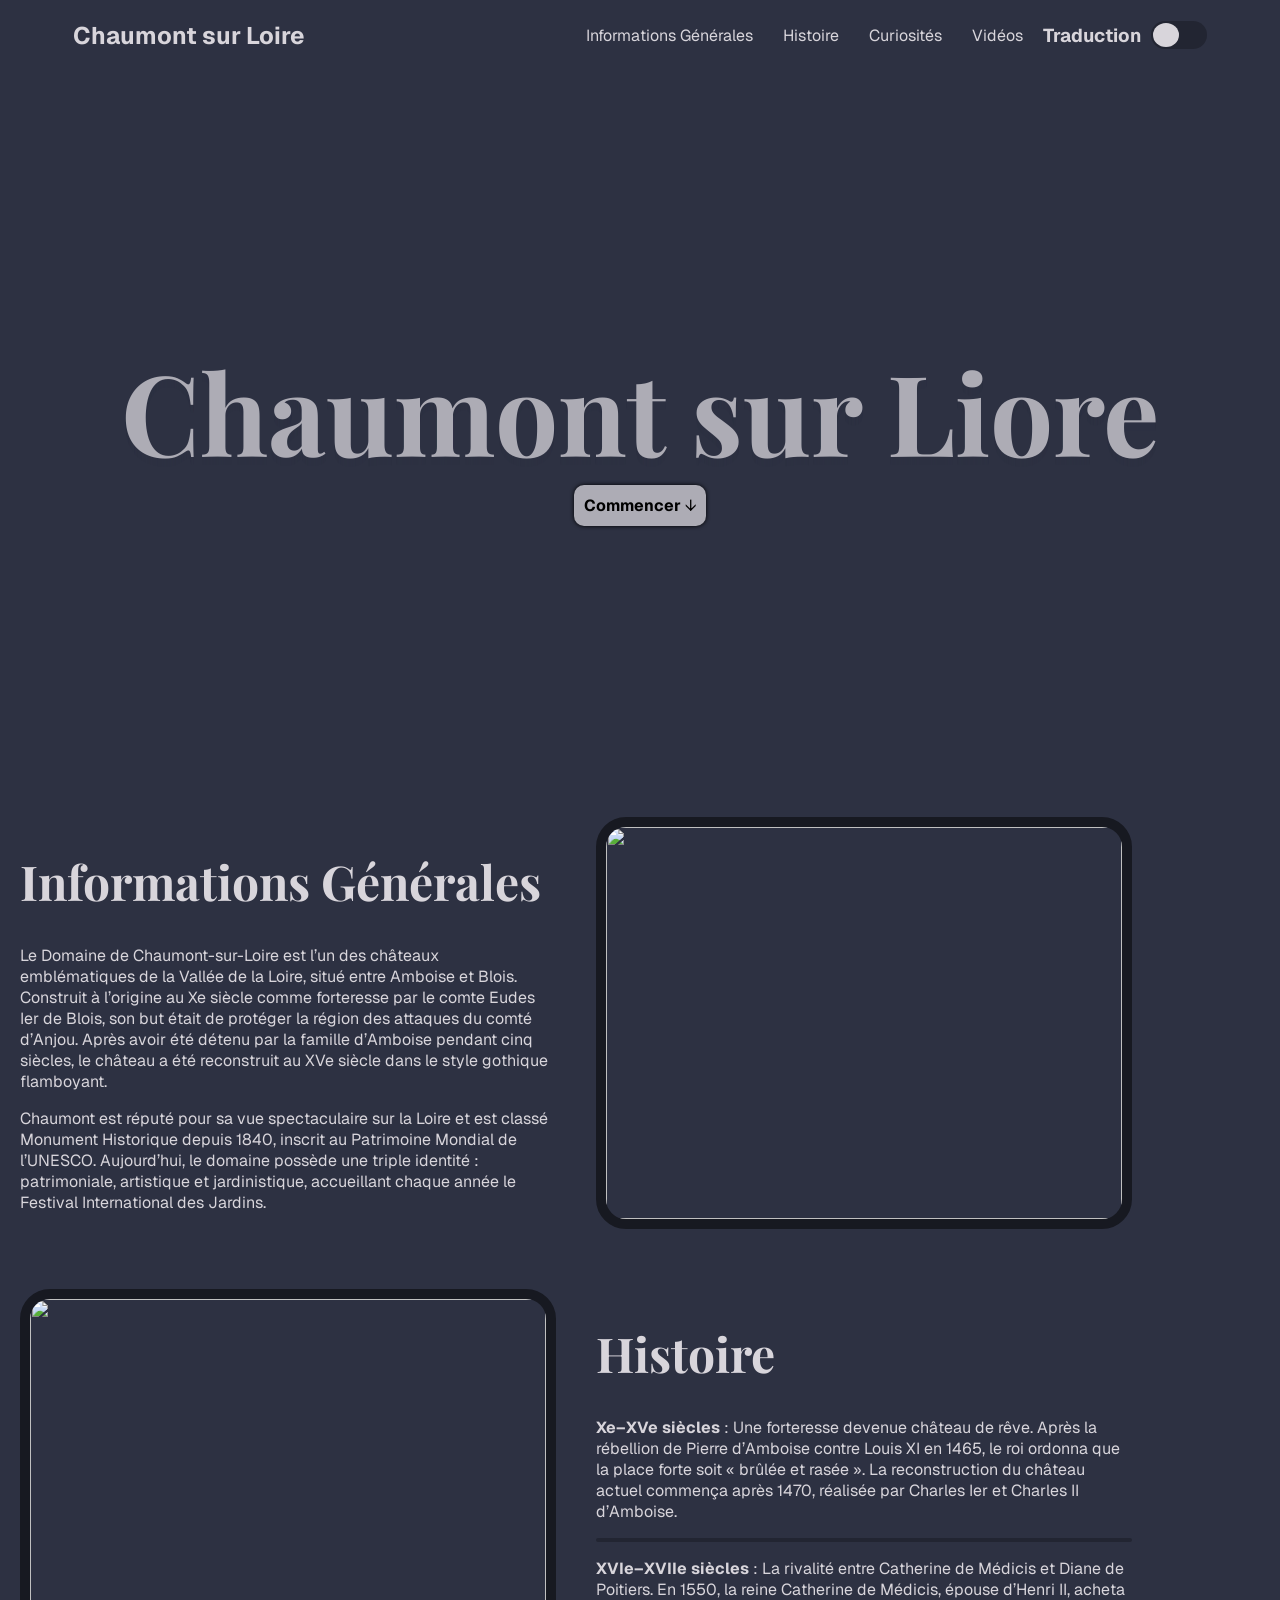
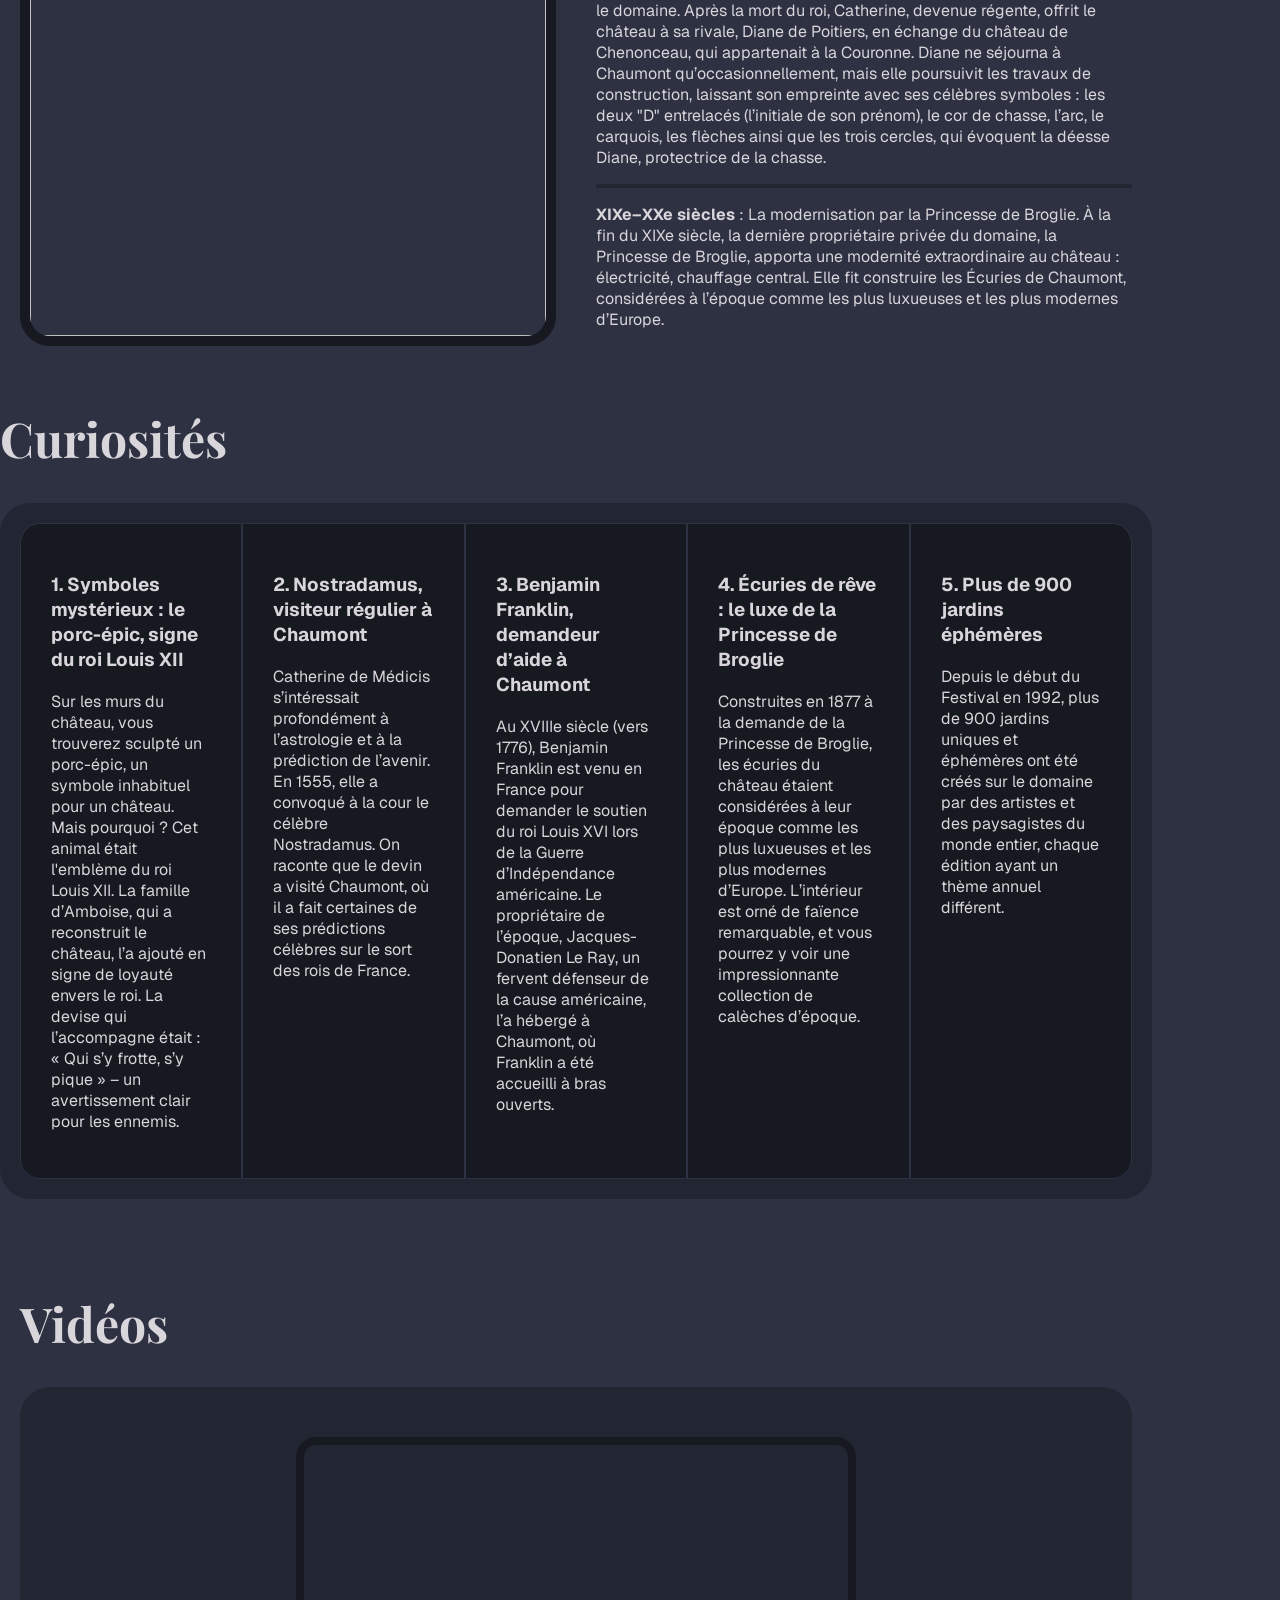
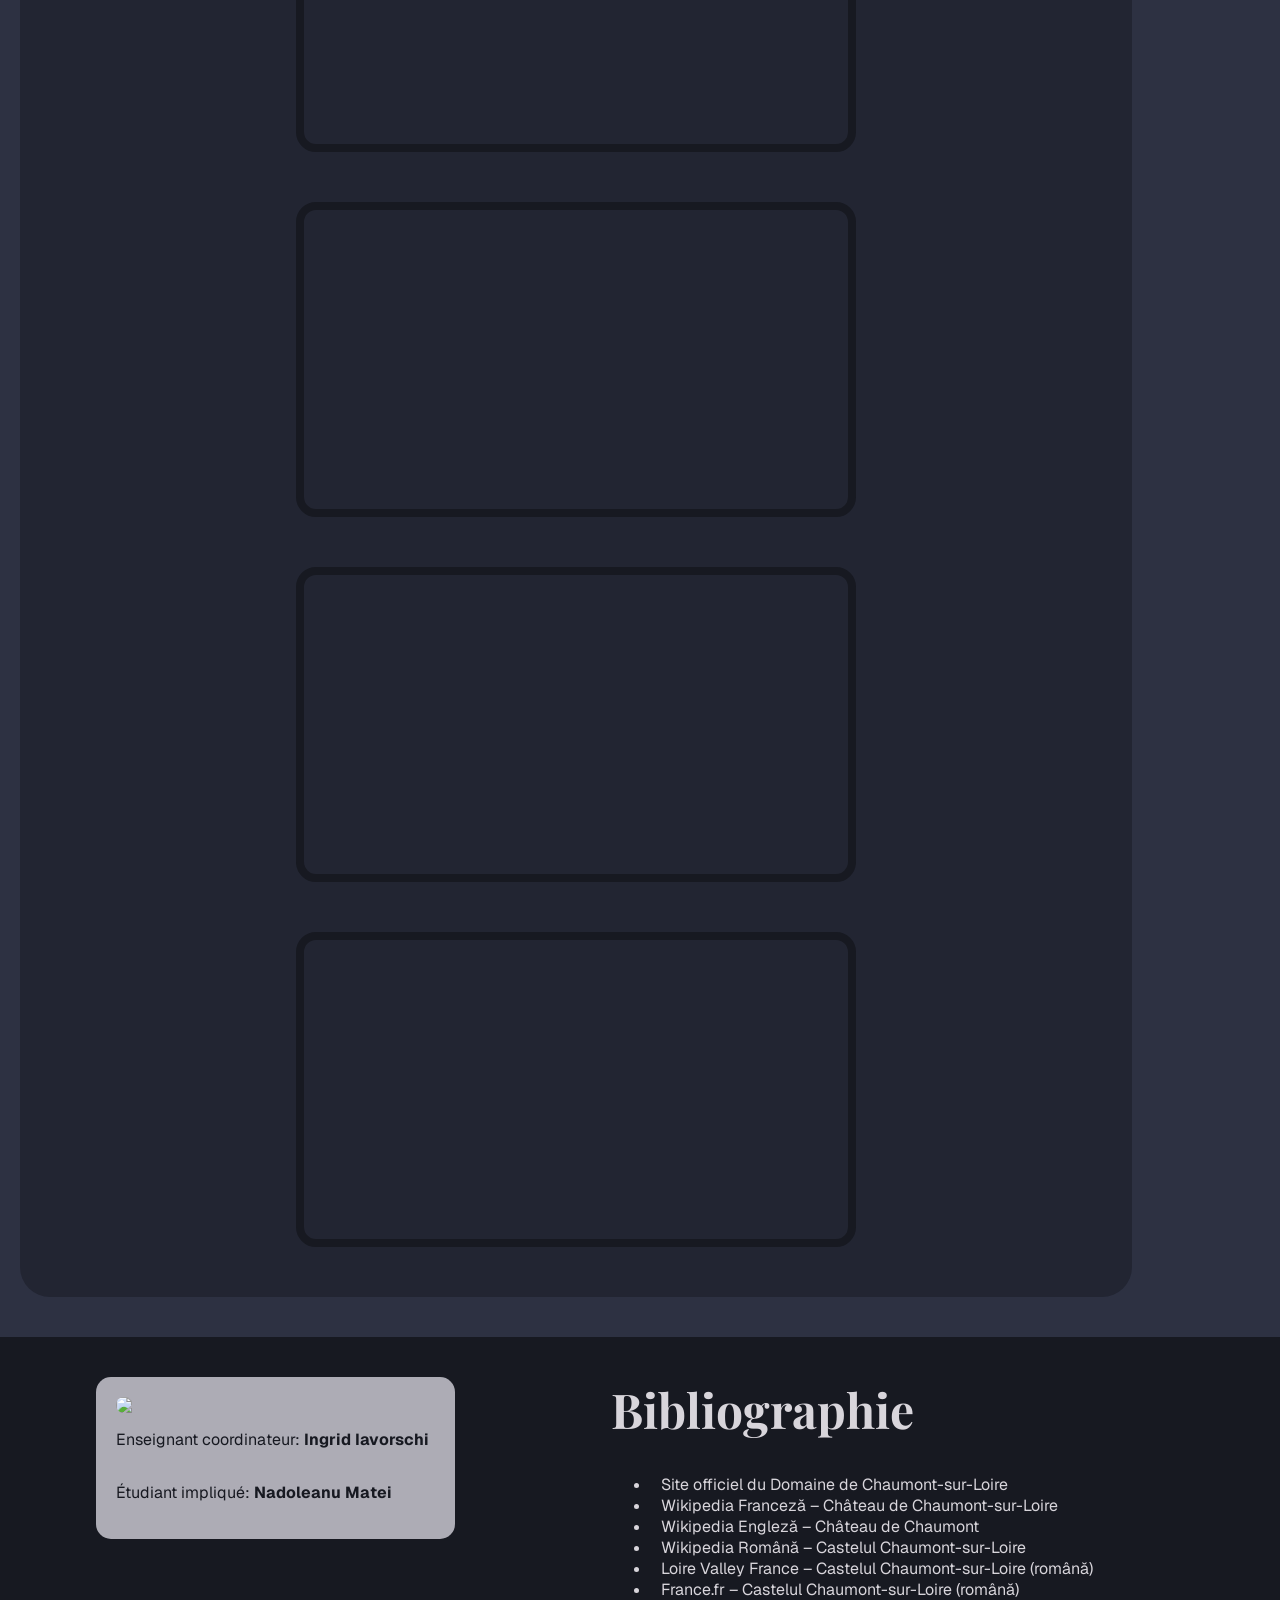
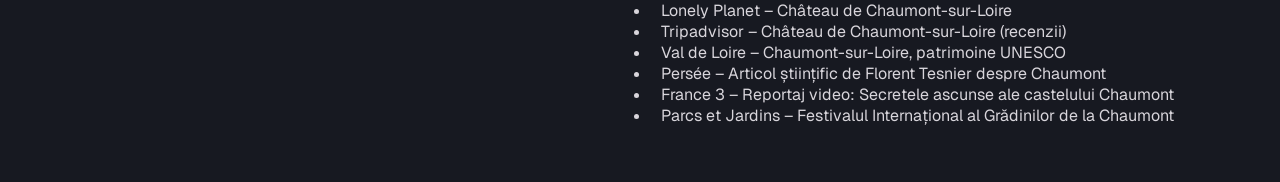
==== commit 23defdf7: "Add files via upload" ====
--- a/index.html
+++ b/index.html
@@ -14,24 +14,32 @@
 </head>
 <body>
     <nav>
-        <h2>Chaumont sur Loire</h2>
-        <div style="flex: 0.7"></div>
-        <a href="#info" class="ro">Informatii generale</a>
-        <a href="#info" class="fr">Informations Générales</a>
+        <div class="nav-header">
+            <h2>Chaumont sur Loire</h2>
+            <button id="menu-toggle" aria-label="Toggle menu">☰</button>
+        </div>
+        <div class="nav-spacer" style="flex: 0.7"></div>
+        <div class="nav-links">
+            <a href="#info" class="ro">Informatii generale</a>
+            <a href="#info" class="fr">Informations Générales</a>
 
-        <a href="#istorie" class="ro">Istorie</a>
-        <a href="#istorie" class="fr">Histoire</a>
+            <a href="#istorie" class="ro">Istorie</a>
+            <a href="#istorie" class="fr">Histoire</a>
 
-        <a href="#curiozitati" class="ro">Curiozitati</a>
-        <a href="#curiozitati" class="fr">Curiosités</a>
+            <a href="#curiozitati" class="ro">Curiozitati</a>
+            <a href="#curiozitati" class="fr">Curiosités</a>
 
-        <a href="#video" class="ro">Videoclipuri</a>
-        <a href="#video" class="fr">Vidéos</a>
+            <a href="#video" class="ro">Videoclipuri</a>
+            <a href="#video" class="fr">Vidéos</a>
 
-        <div style="display: flex; align-items: center; justify-content: center;">
-            <h3 class="ro">Traducere</h3>
-            <h3 class="fr">Traduction</h3>
-            <input type="checkbox" >
+            <div class="lang-switch">
+                <h3 class="ro">Traducere</h3>
+                <h3 class="fr">Traduction</h3>
+                <div class="switch-wrapper" style="margin-left: 10px">
+                    <input class="tgl tgl-light" id="switch-basic-2" type="checkbox"/>
+                    <label class="tgl-btn" for="switch-basic-2"></label>
+                </div>
+            </div>
         </div>
     </nav>
 
@@ -118,13 +126,63 @@
         </div>
     </div>
 
-    <div class="categorie" id="video">
-        <h1 class="ro">Videoclipuri</h1>
+    <div class="categorie" id="video" style="flex-direction: column; gap: 0">
+        <h1 class="ro" style="width: 100%">Videoclipuri</h1>
         <h1 class="fr">Vidéos</h1>
-        <iframe width="560" height="315" src="//embed.francetv.fr/8171ed0fbf2d142560b685762cf609e2" title="Lecteur vidéo embed France télévisions" frameborder="0" scrolling="no" allowfullscreen></iframe>
-        <iframe width="560" height="315" src="https://www.youtube.com/embed/uMMPZk0hxLU?si=Zv290YM2Z5OUcOS9&amp;controls=0" title="YouTube video player" frameborder="0" allow="accelerometer; autoplay; clipboard-write; encrypted-media; gyroscope; picture-in-picture; web-share" referrerpolicy="strict-origin-when-cross-origin" allowfullscreen></iframe>
-        <iframe width="560" height="315" src="https://www.youtube.com/embed/Bxy34m3ICWo?si=JWrwB9ffW_TQhdFD&amp;controls=0" title="YouTube video player" frameborder="0" allow="accelerometer; autoplay; clipboard-write; encrypted-media; gyroscope; picture-in-picture; web-share" referrerpolicy="strict-origin-when-cross-origin" allowfullscreen></iframe>
+        <div style="
+                display: flex;
+                flex-direction: row;
+                flex-wrap: wrap;
+                gap: 50px;
+                justify-content: center;
+                background-color: #222532;
+                padding: 50px;
+                border-radius: 30px;
+">
+            <iframe width="560" height="315" src="//embed.francetv.fr/8171ed0fbf2d142560b685762cf609e2" title="Lecteur vidéo embed France télévisions" frameborder="0" scrolling="no" allowfullscreen></iframe>
+            <iframe width="560" height="315" src="https://www.youtube.com/embed/uMMPZk0hxLU?si=Zv290YM2Z5OUcOS9&amp;controls=0" title="YouTube video player" frameborder="0" allow="accelerometer; autoplay; clipboard-write; encrypted-media; gyroscope; picture-in-picture; web-share" referrerpolicy="strict-origin-when-cross-origin" allowfullscreen></iframe>
+            <iframe width="560" height="315" src="https://www.youtube.com/embed/Bxy34m3ICWo?si=JWrwB9ffW_TQhdFD&amp;controls=0" title="YouTube video player" frameborder="0" allow="accelerometer; autoplay; clipboard-write; encrypted-media; gyroscope; picture-in-picture; web-share" referrerpolicy="strict-origin-when-cross-origin" allowfullscreen></iframe>
+            <iframe width="560" height="315" src="https://www.youtube.com/embed/HzleNLe53yY?si=0BOYvmekf5L5loZ8&amp;controls=0" title="YouTube video player" frameborder="0" allow="accelerometer; autoplay; clipboard-write; encrypted-media; gyroscope; picture-in-picture; web-share" referrerpolicy="strict-origin-when-cross-origin" allowfullscreen></iframe>
+        </div>
     </div>
+
+    <footer>
+        <div id="credits">
+            <img src="https://cngmm.ro/new/img/cngmm_logo_550.png" style="
+                border: none;
+                border-radius: 15px;
+                object-fit: cover;
+                display: block;
+                position: relative;
+                width: 75%;
+                height: auto;
+                z-index: 0;
+">
+            <p style="margin-top: 1em" class="ro">Profesor coordonator: <b>Ingrid Iavorschi</b></p>
+            <p style="margin-top: 1em" class="fr">Enseignant coordinateur: <b>Ingrid Iavorschi</b></p>
+            <p class="ro">Elev implicat: <b>Nadoleanu Matei</b></p>
+            <p class="fr">Étudiant impliqué: <b>Nadoleanu Matei</b></p>
+        </div>
+        <div>
+            <h1 class="ro" style="margin-top: 0">Bibliografie</h1>
+            <h1 class="fr" style="margin-top: 0">Bibliographie</h1>
+            <ul>
+                <li><a href="https://domaine-chaumont.fr/fr">Site officiel du Domaine de Chaumont-sur-Loire</a></li>
+                <li><a href="https://fr.wikipedia.org/wiki/Ch%C3%A2teau_de_Chaumont-sur-Loire">Wikipedia Franceză – Château de Chaumont-sur-Loire</a></li>
+                <li><a href="https://en.wikipedia.org/wiki/Ch%C3%A2teau_de_Chaumont">Wikipedia Engleză – Château de Chaumont</a></li>
+                <li><a href="https://ro.wikipedia.org/wiki/Castelul_Chaumont-sur-Loire">Wikipedia Română – Castelul Chaumont-sur-Loire</a></li>
+                <li><a href="https://www.loirevalley-france.fr/ro/descopera-valea-loarei/castele/castelul-chaumont-sur-loire">Loire Valley France – Castelul Chaumont-sur-Loire (română)</a></li>
+                <li><a href="https://www.france.fr/ro/valea-loarei/articol/castelul-chaumont-sur-loire">France.fr – Castelul Chaumont-sur-Loire (română)</a></li>
+                <li><a href="https://www.lonelyplanet.com/points-of-interest/chateau-de-chaumont-sur-loire/1196634">Lonely Planet – Château de Chaumont-sur-Loire</a></li>
+                <li><a href="https://www.tripadvisor.fr/Attraction_Review-g196195-d2348392-Reviews-Chateau_de_Chaumont_sur_Loire-Chaumont_sur_Loire_Loir_et_Cher_Centre_Val_de_Loire.html">Tripadvisor – Château de Chaumont-sur-Loire (recenzii)</a></li>
+                <li><a href="https://www.valdeloire.org/Decouvrir-la-vallee-de-la-Loire/Patrimoine-mondial-de-l-UNESCO/Chaumont-sur-Loire">Val de Loire – Chaumont-sur-Loire, patrimoine UNESCO</a></li>
+                <li><a href="https://www.persee.fr/doc/bulmo_0007-473x_2003_num_161_1_1190">Persée – Articol științific de Florent Tesnier despre Chaumont</a></li>
+                <li><a href="https://france3-regions.franceinfo.fr/centre-val-de-loire/loir-cher/video-jardins-feeriques-passerelles-secretes-salon-de-princesse-et-histoire-d-amour-decouvrez-les-secrets-caches-du-chateau-de-chaumont-sur-loire-3189522.html">France 3 – Reportaj video: Secretele ascunse ale castelului Chaumont</a></li>
+                <li><a href="https://www.parcsetjardins.fr/jardins/domaine-de-chaumont-sur-loire-1058.html">Parcs et Jardins – Festivalul Internațional al Grădinilor de la Chaumont</a></li>
+            </ul>
+        </div>
+
+    </footer>
 
     <script src="script.js"></script>
 </body>
--- a/style.css
+++ b/style.css
@@ -1,3 +1,6 @@
+*, *::before, *::after {
+    box-sizing: border-box;
+}
 html {
     scroll-behavior: smooth;
 }
@@ -28,7 +31,32 @@
     position: sticky;
     top: 0;
     width: 100%;
-    z-index: 1;
+    padding: 0 4%;
+    z-index: 100;
+}
+.nav-header {
+    display: flex;
+    justify-content: space-between;
+    align-items: center;
+}
+#menu-toggle {
+    display: none;
+    background: none;
+    border: none;
+    color: #D8D5DB;
+    font-size: 2em;
+    cursor: pointer;
+}
+.nav-links {
+    display: flex;
+    flex-direction: row;
+    align-items: center;
+    gap: 10px;
+}
+.lang-switch {
+    display: flex;
+    align-items: center;
+    justify-content: center;
 }
 a {
     text-decoration: none;
@@ -122,4 +150,217 @@
     border-radius: 0;
     border: 1px solid #2D3142;
     flex: 1;
-}+}
+.switch-wrapper .tgl {
+    display: none;
+}
+
+.switch-wrapper,
+.switch-wrapper *,
+.switch-wrapper *:after,
+.switch-wrapper *:before {
+    box-sizing: border-box;
+}
+
+.switch-wrapper .tgl::selection,
+.switch-wrapper .tgl:after::selection,
+.switch-wrapper .tgl:before::selection,
+.switch-wrapper .tgl *::selection,
+.switch-wrapper .tgl *:after::selection,
+.switch-wrapper .tgl *:before::selection,
+.switch-wrapper .tgl + .tgl-btn::selection {
+    background: none;
+}
+
+.switch-wrapper .tgl + .tgl-btn {
+    outline: 0;
+    display: block;
+    width: 56px;
+    height: 28px;
+    position: relative;
+    cursor: pointer;
+    user-select: none;
+}
+
+.switch-wrapper .tgl + .tgl-btn:after,
+.switch-wrapper .tgl + .tgl-btn:before {
+    position: relative;
+    display: block;
+    content: "";
+    width: 50%;
+    height: 100%;
+}
+
+.switch-wrapper .tgl + .tgl-btn:after {
+    left: 0;
+}
+
+.switch-wrapper .tgl + .tgl-btn:before {
+    display: none;
+}
+
+.switch-wrapper .tgl:checked + .tgl-btn:after {
+    left: 50%;
+}
+
+.switch-wrapper .tgl-light + .tgl-btn {
+    background: #222532;
+    border-radius: 28px;
+    padding: 2px;
+    transition: all 0.4s ease;
+}
+
+.switch-wrapper .tgl-light + .tgl-btn:after {
+    border-radius: 50%;
+    background: #D8D5DB;
+    transition: all 0.2s ease;
+}
+
+.switch-wrapper .tgl-light:checked + .tgl-btn {
+    background: #588157;
+}
+iframe {
+    border-radius: 20px;
+    border: 8px solid #171921;
+}
+#credits {
+    background-color: #ADACB5;
+    color: #171921;
+    border-radius: 15px;
+    min-width: 33%;
+    padding: 20px;
+    display: flex;
+    flex-direction: column;
+}
+footer {
+    background-color: #171921;
+    width: 100%;
+    padding: 40px 7.5%;
+    display: flex;
+    flex-direction: row;
+    justify-content: space-between;
+    align-items: flex-start;
+    gap: 40px;
+}
+
+/* Responsive adjustments */
+
+@media (max-width: 1024px) {
+    #hero h1 {
+        font-size: 5em;
+    }
+    .categorie {
+        gap: 20px;
+    }
+    nav {
+        padding: 0 2%;
+    }
+    .box-wrapper {
+        flex-direction: column;
+        padding: 10px;
+    }
+    .box {
+        border-radius: 0 !important;
+        border: none;
+        border-bottom: 1px solid #2D3142;
+    }
+    .box:first-child {
+        border-radius: 20px 20px 0 0 !important;
+    }
+    .box:last-child {
+        border-radius: 0 0 20px 20px !important;
+        border-bottom: none;
+    }
+    footer {
+        flex-direction: column;
+        align-items: center;
+        text-align: center;
+    }
+    #credits {
+        width: 100%;
+        align-items: center;
+    }
+    footer div:last-child {
+        width: 100%;
+    }
+}
+
+@media (max-width: 768px) {
+    nav {
+        flex-direction: column;
+        align-items: stretch;
+        padding: 10px 5%;
+    }
+    .nav-header {
+        width: 100%;
+    }
+    #menu-toggle {
+        display: block;
+    }
+    .nav-spacer {
+        display: none;
+    }
+    .nav-links {
+        display: none;
+        flex-direction: column;
+        width: 100%;
+        padding-bottom: 20px;
+        gap: 15px;
+    }
+    nav.active .nav-links {
+        display: flex;
+    }
+    nav h2 {
+        font-size: 1.3em;
+        margin: 10px 0;
+    }
+    nav a {
+        width: 100%;
+        text-align: center;
+        padding: 12px;
+        background-color: rgba(255, 255, 255, 0.05);
+    }
+    .lang-switch {
+        width: 100%;
+        margin-top: 10px;
+        padding-top: 15px;
+        border-top: 1px solid rgba(255, 255, 255, 0.1);
+    }
+    #hero {
+        height: 500px;
+    }
+    #hero h1 {
+        font-size: 3em;
+        text-align: center;
+        padding: 0 10px;
+    }
+    #myVideo {
+        height: 500px;
+    }
+    .categorie {
+        flex-direction: column;
+        width: 95%;
+        margin-left: auto;
+        margin-right: auto;
+        gap: 20px;
+    }
+    #istorie {
+        flex-direction: column-reverse;
+    }
+    .im {
+        height: 300px;
+        flex: none;
+    }
+    img {
+        border-width: 5px;
+    }
+    iframe {
+        width: 100% !important;
+        height: auto !important;
+        aspect-ratio: 16 / 9;
+    }
+    footer {
+        padding: 40px 5%;
+        gap: 30px;
+    }
+}
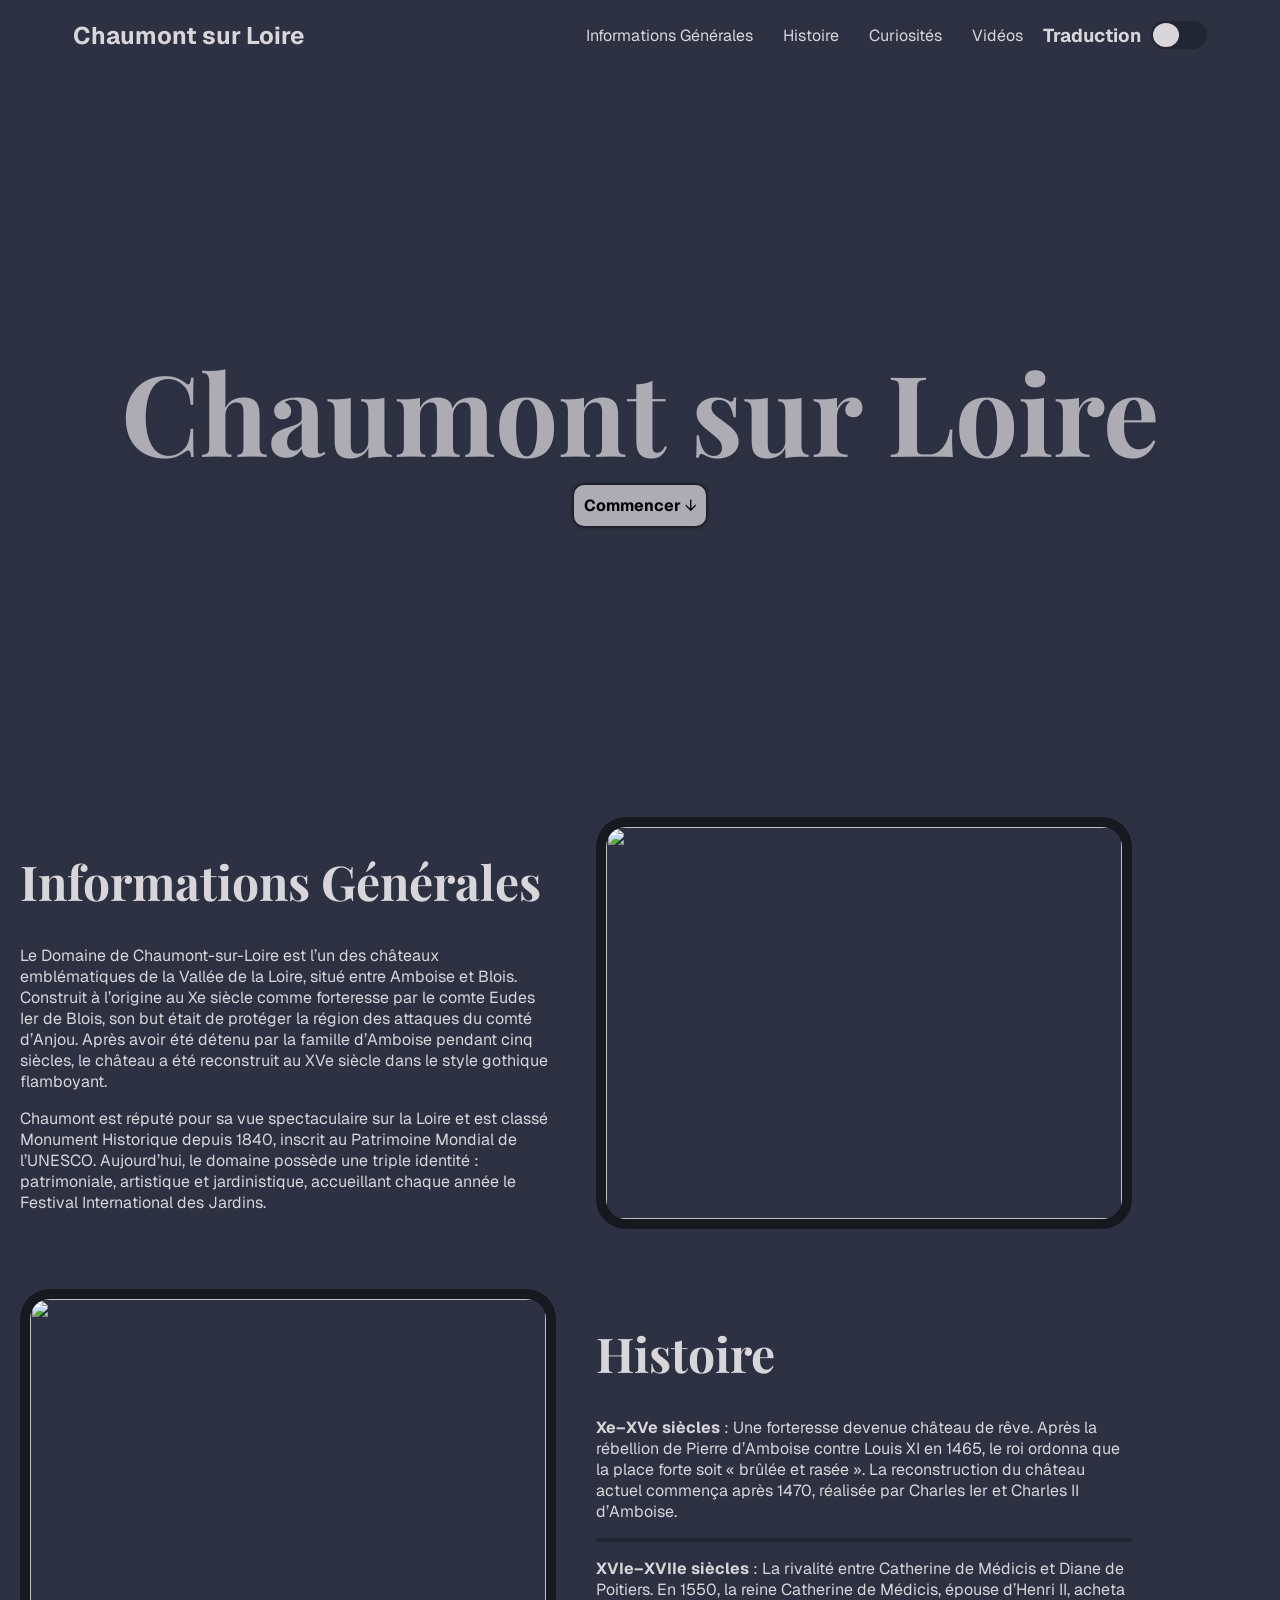
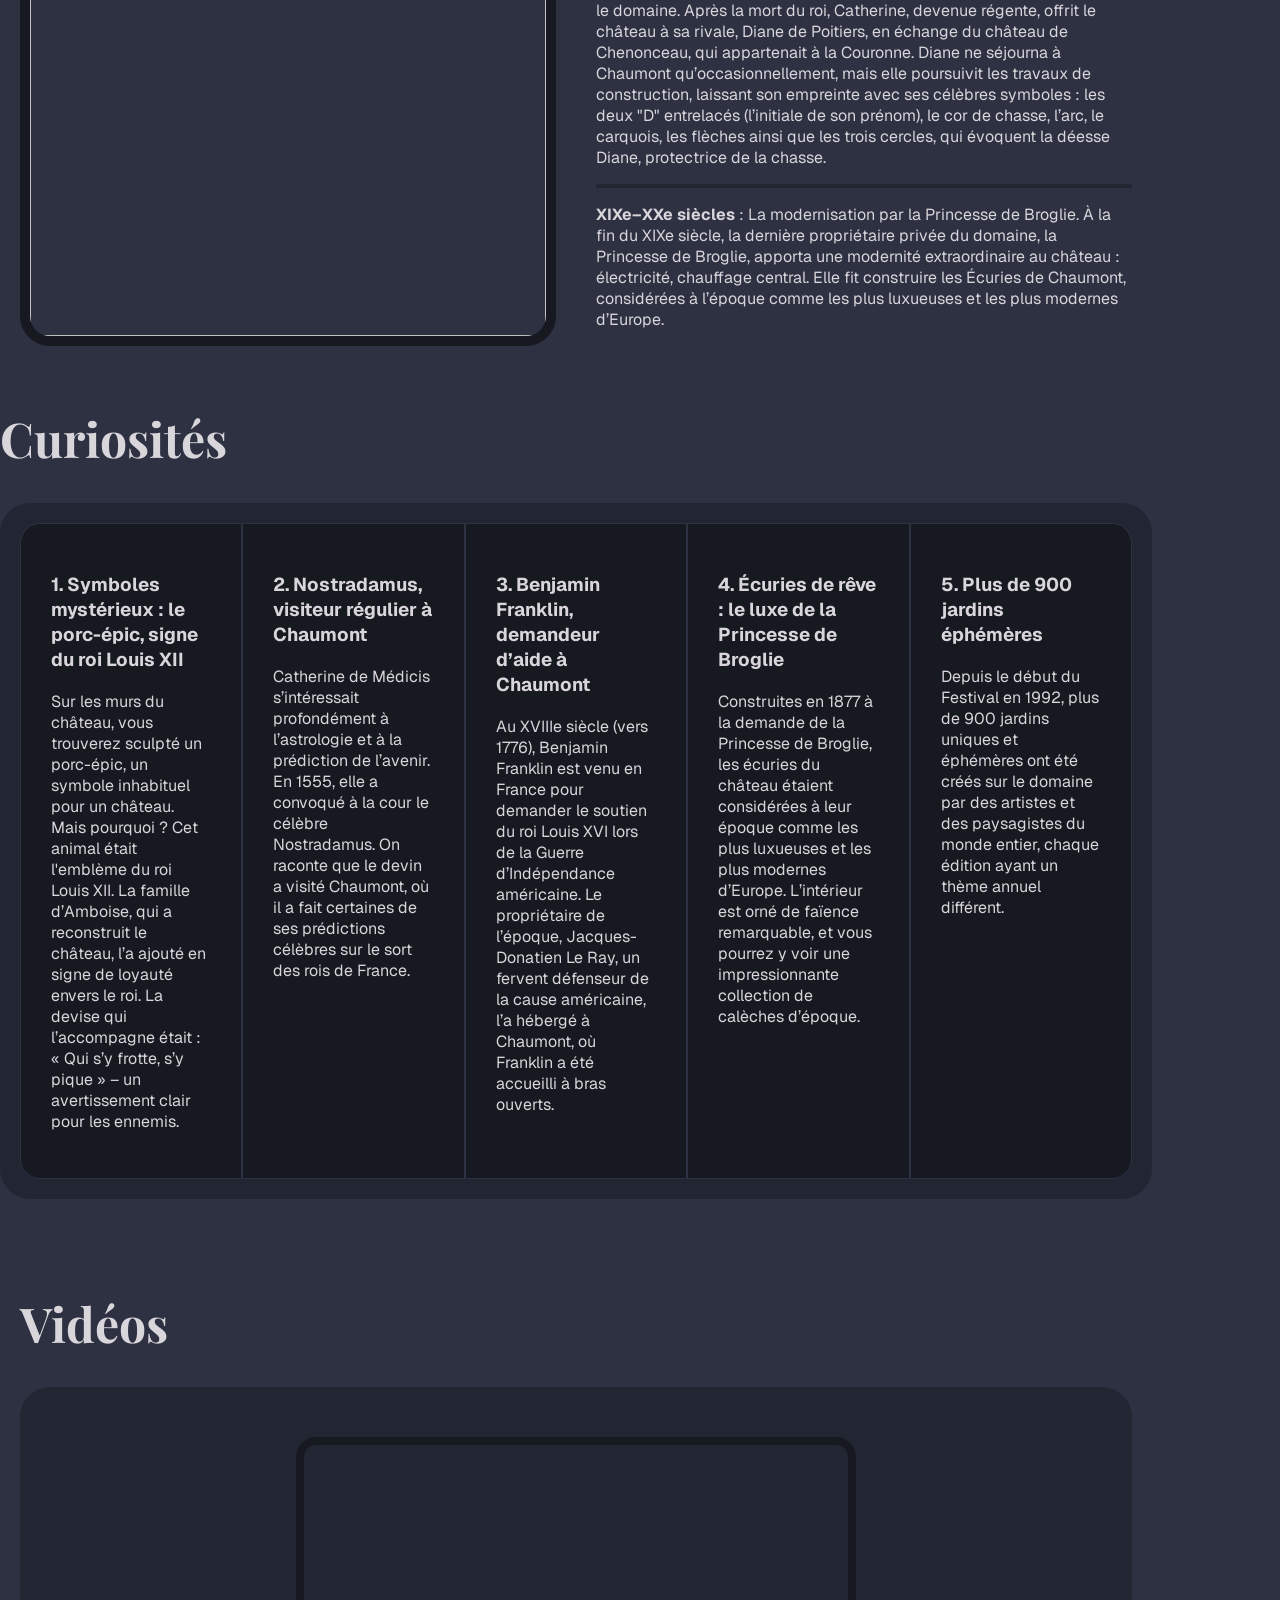
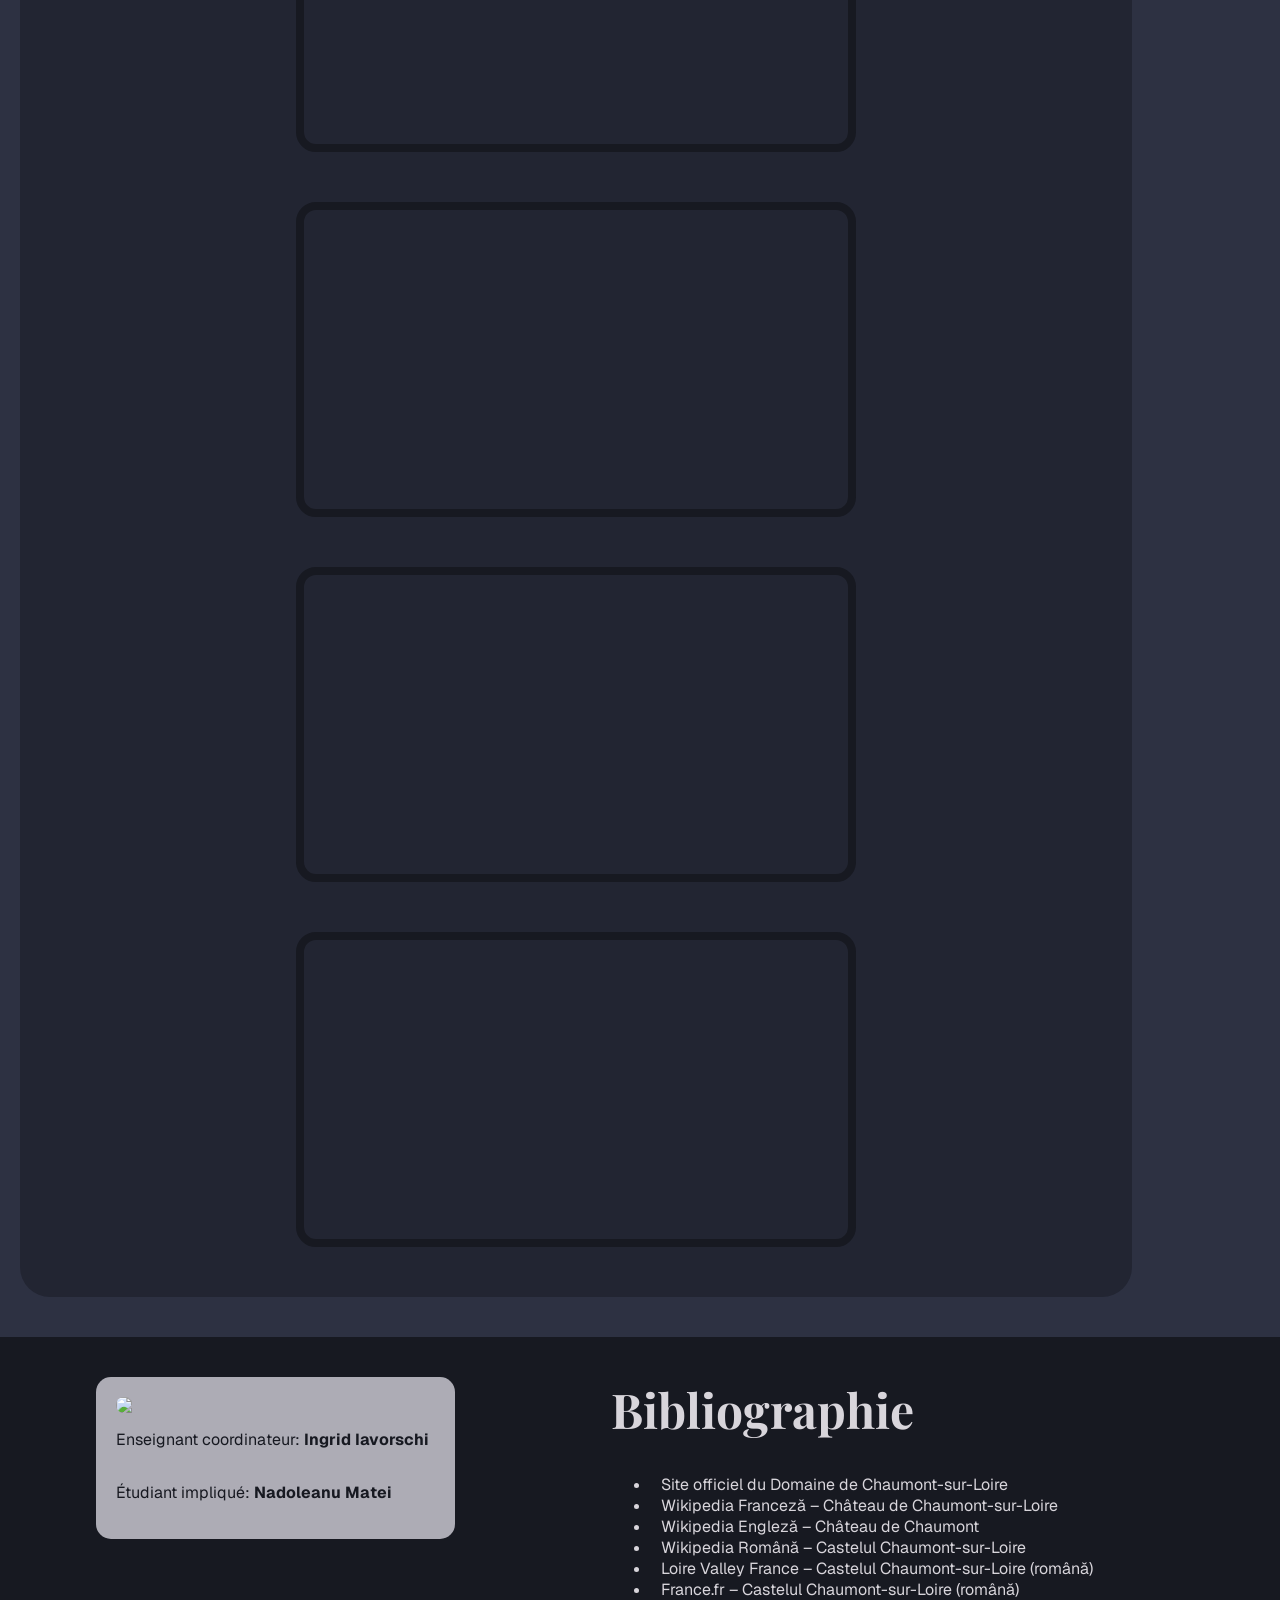
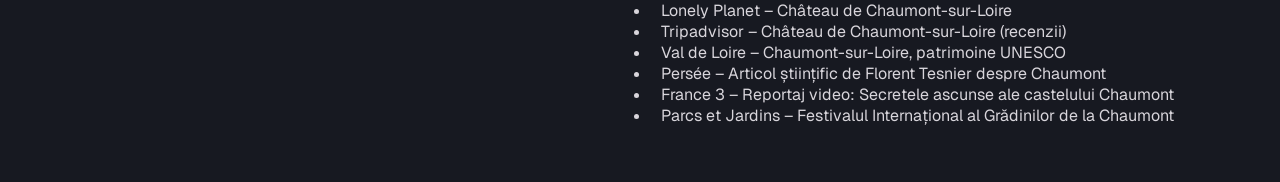
==== commit 167b9ce7: "Add files via upload" ====
--- a/index.html
+++ b/index.html
@@ -47,7 +47,7 @@
         <video autoplay muted loop playsinline id="myVideo">
             <source src="Video%20Project%201.mp4" type="video/mp4">
         </video>
-        <h1>Chaumont sur Liore</h1>
+        <h1>Chaumont sur Loire</h1>
         <a href="#info" class="ro"><b>Start</b> ↓</a>
         <a href="#info" class="fr"><b>Commencer</b> ↓</a>
     </div>
